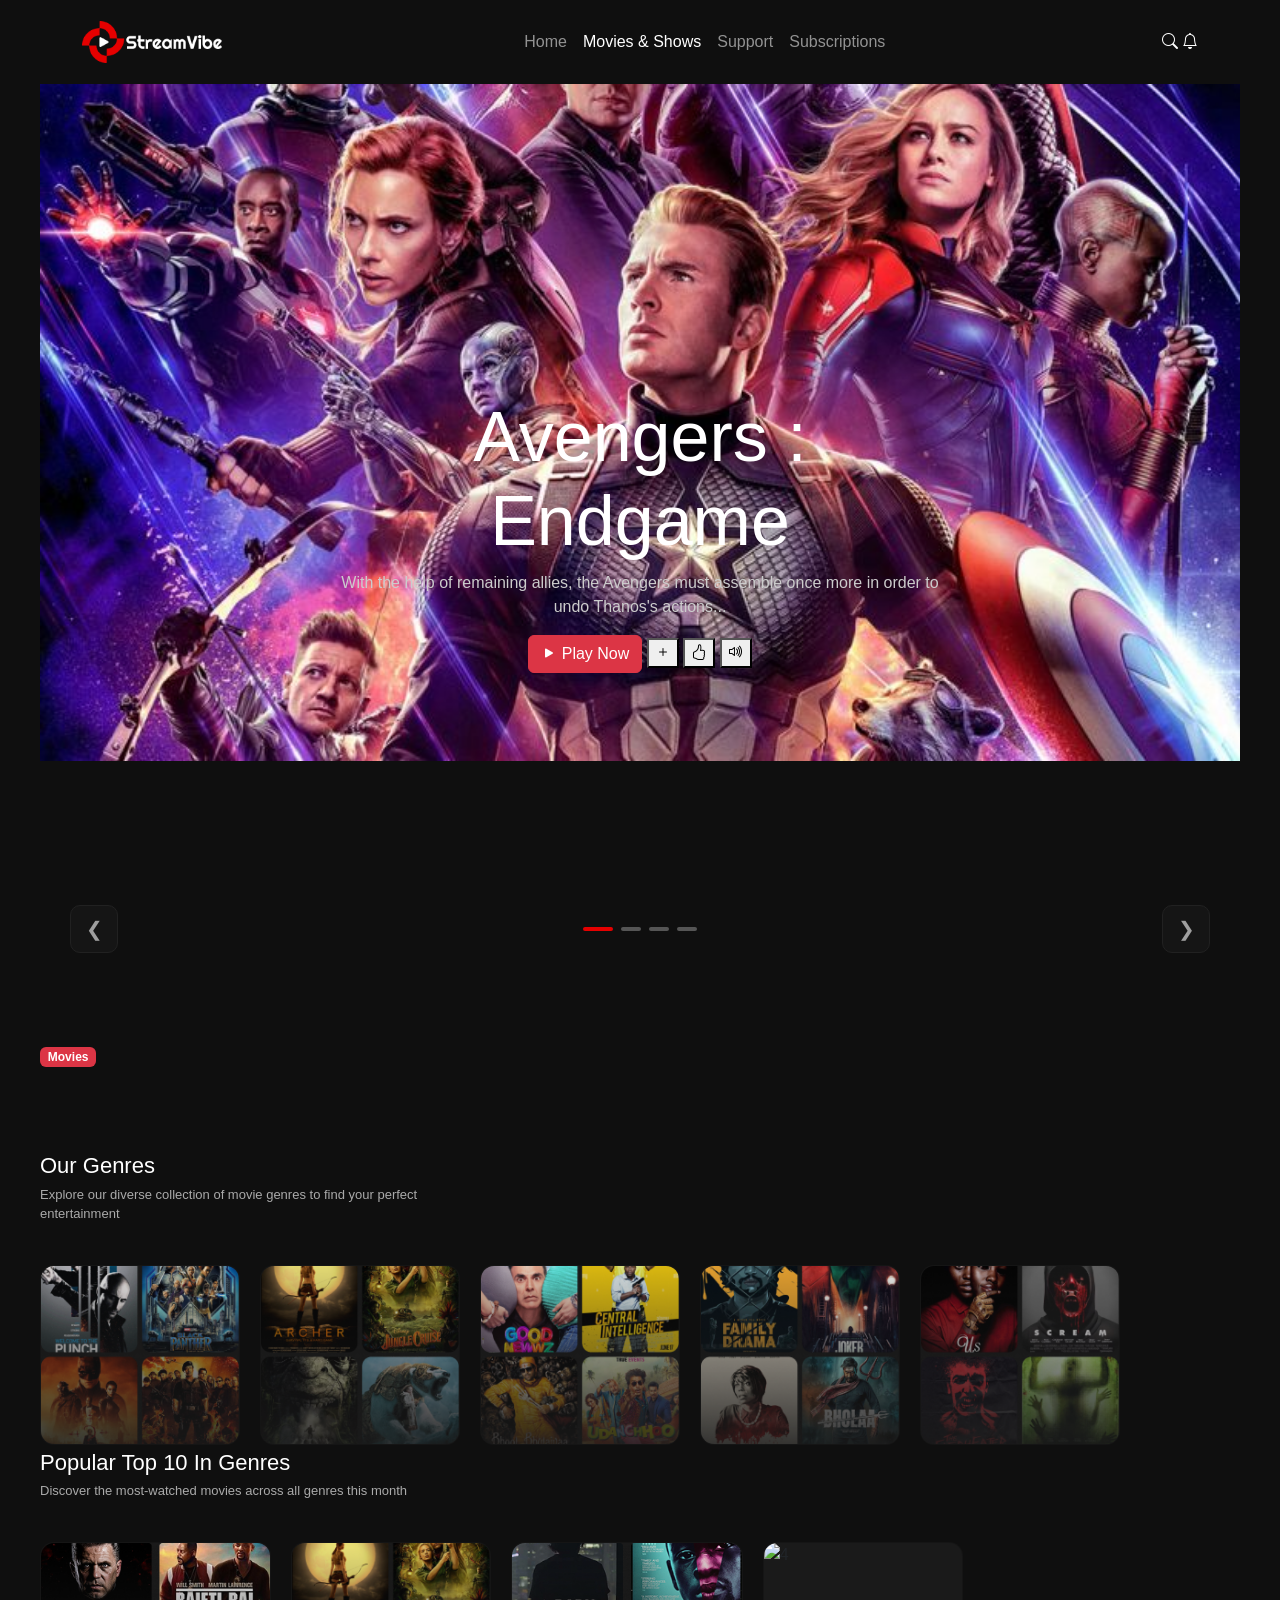
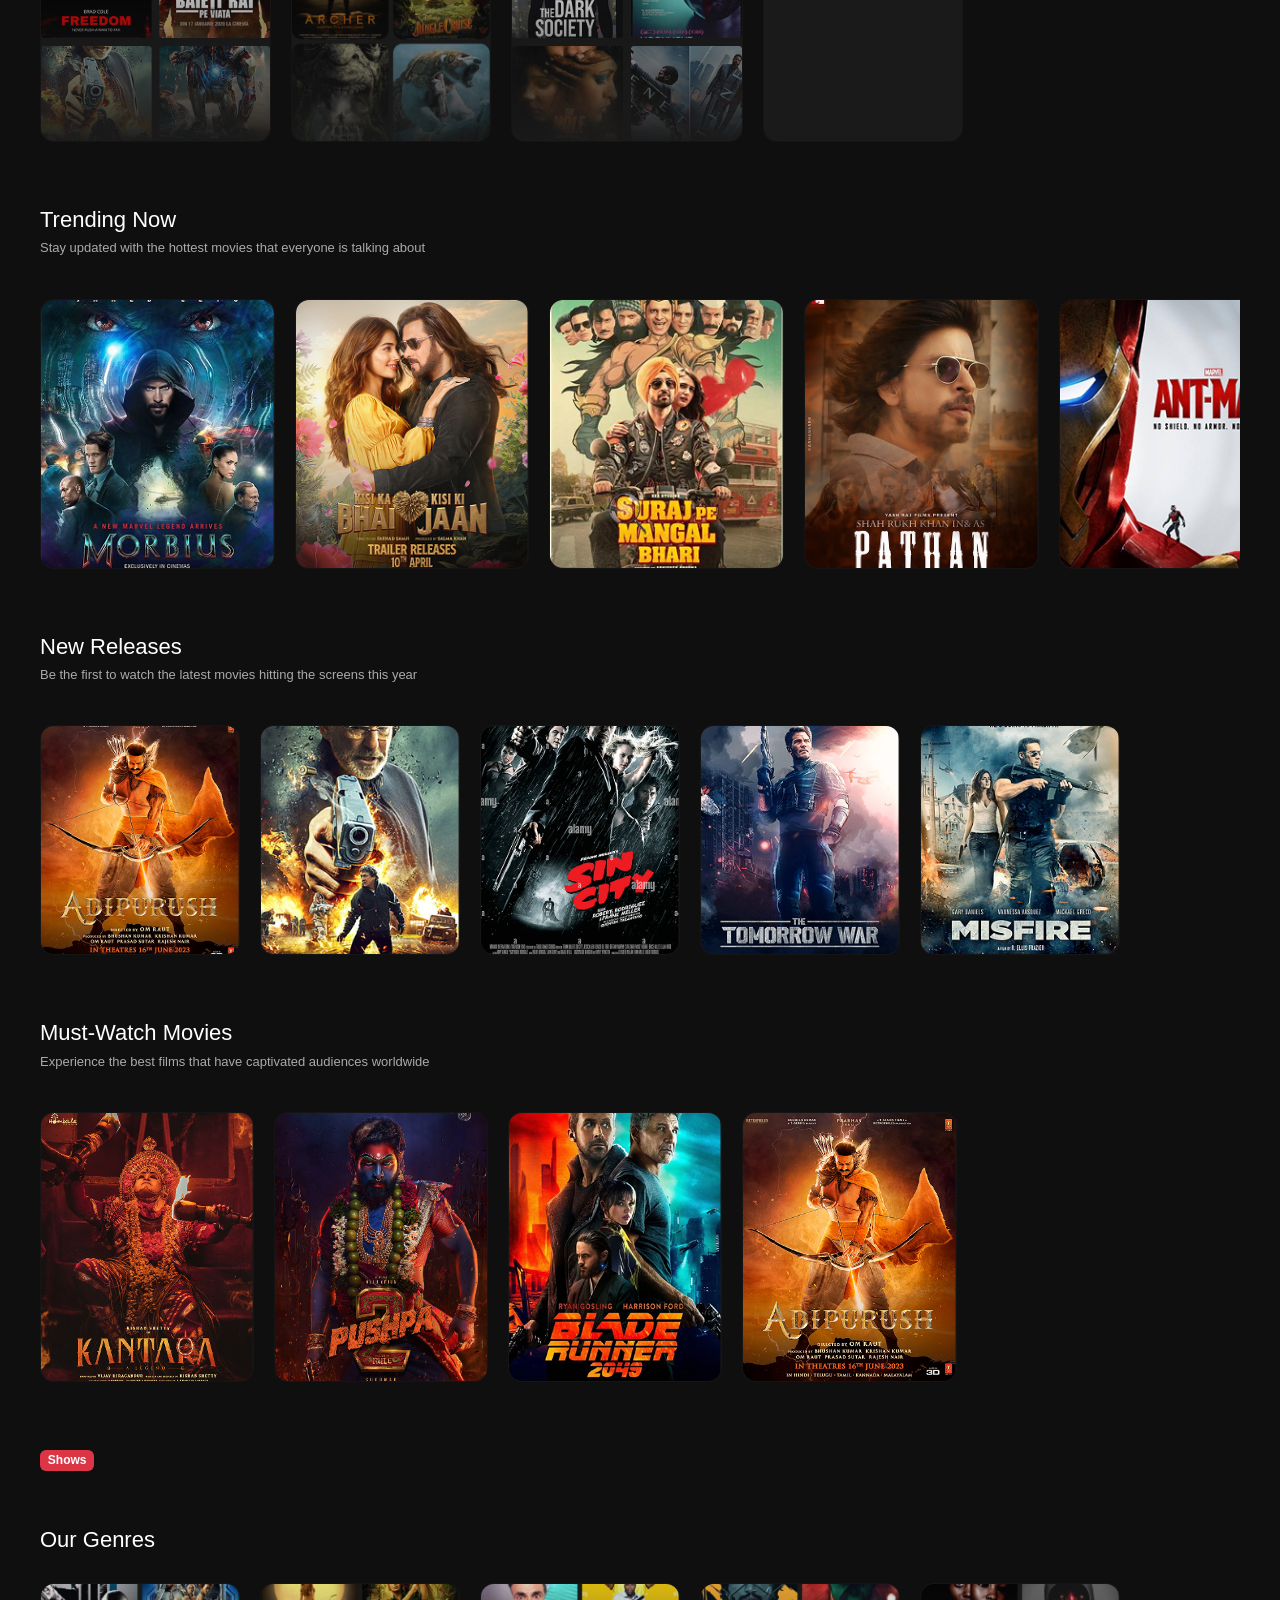
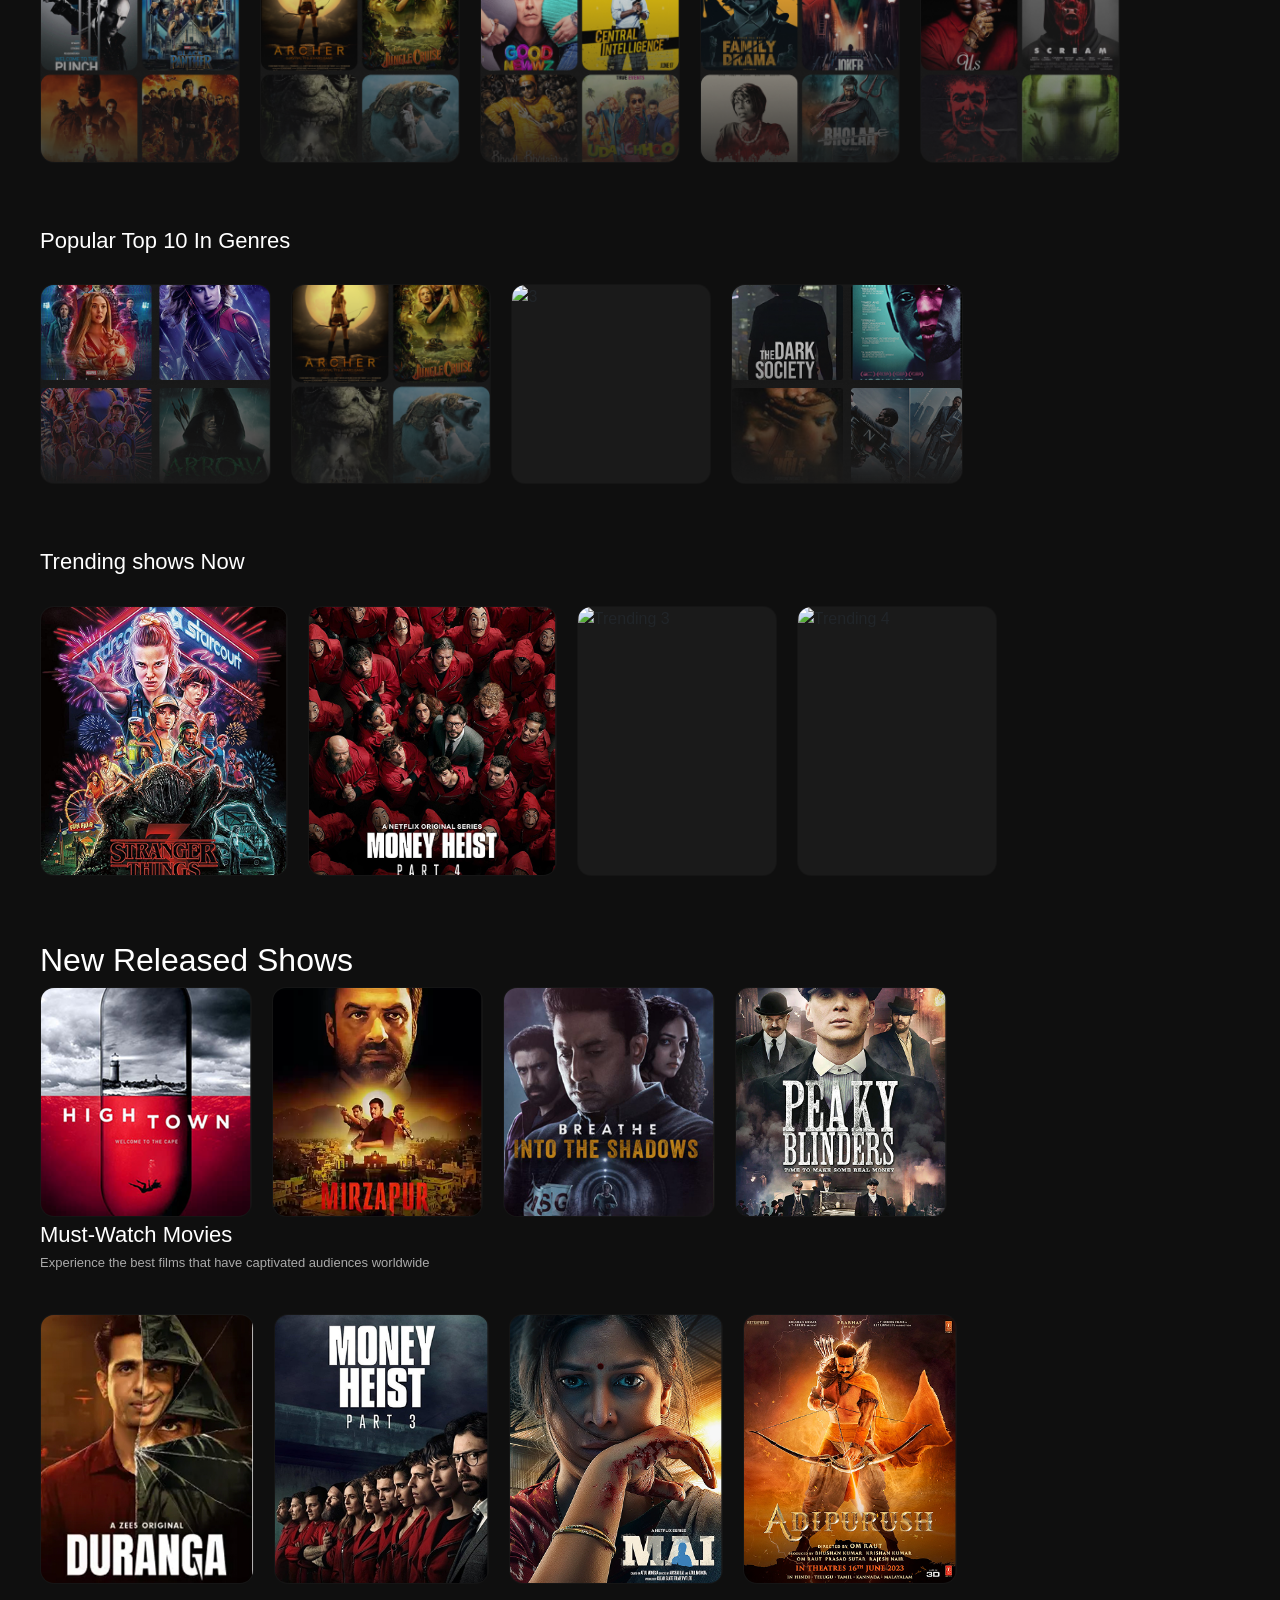
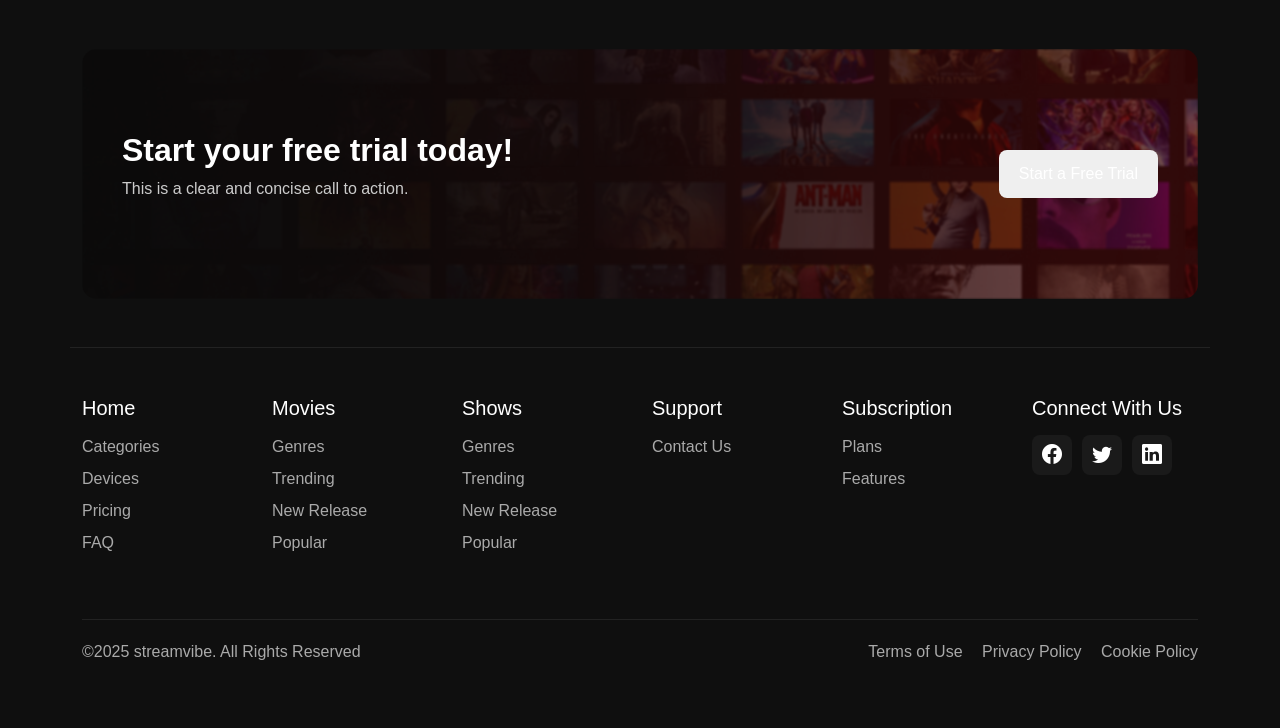
==== code/movie.html @ f16444f5 "final" ====
<!DOCTYPE html>
<html lang="en">
<head>
<meta charset="UTF-8">
<meta name="viewport" content="width=device-width, initial-scale=1.0">
<title>Movies</title>

<link href="https://cdn.jsdelivr.net/npm/bootstrap@5.3.0/dist/css/bootstrap.min.css" rel="stylesheet">
<link rel="stylesheet" href="https://cdn.jsdelivr.net/npm/bootstrap-icons@1.11.3/font/bootstrap-icons.css">
<link rel="stylesheet" href="https://cdnjs.cloudflare.com/ajax/libs/font-awesome/6.5.0/css/all.min.css">

<link rel="stylesheet" href="../code/style.css">
<link rel="stylesheet" href="../code/movies.css">
<!-- <link rel="stylesheet" href="../code/movies&showes.css"> -->

</head>

<body>


<nav class="navbar navbar-expand-lg navbar-dark px-4 py-3">
  <div class="container">

    <a class="navbar-brand" href="#">
      <img src="../images/Logo.png" class="logo">
    </a>

    <div class="collapse navbar-collapse justify-content-center">
      <ul class="navbar-nav nav-box">
        <li class="nav-item"><a class="nav-link" href="../index.html">Home</a></li>
        <li class="nav-item"><a class="nav-link active"">Movies & Shows</a></li>
        <li class="nav-item"><a class="nav-link" href="../code/support.html">Support</a></li>
        <li class="nav-item"><a class="nav-link" href="../code/subscription.html">Subscriptions</a></li>
      </ul>
    </div>

    <div class="icons">
      <i class="bi bi-search"></i>
      <i class="bi bi-bell"></i>
    </div>

  </div>
</nav>


<section class="hero">
    <img src="../images/db21254b02aad8dff901b2ed9af793040b85b0dd.png" class="hero-img">

    <div class="overlay"></div>

    <div class="hero-content">
        <h1>Avengers : Endgame</h1>

        <p>
            With the help of remaining allies, the Avengers must assemble once more in order to undo Thanos's actions...
        </p>

        <div class="hero-buttons">
            <button class="btn btn-danger play-btn">
                <i class="bi bi-play-fill"></i> Play Now
            </button>

            <button class="icon-btn"><i class="bi bi-plus"></i></button>
            <button class="icon-btn"><i class="bi bi-hand-thumbs-up"></i></button>
            <button class="icon-btn"><i class="bi bi-volume-up"></i></button>
        </div>
    </div> 

    <div class="slider-controls">
        <button class="arrow prev">&#10094;</button>

        <div class="indicators">
            <span class="active"></span>
            <span></span>
            <span></span>
            <span></span>
        </div>

        <button class="arrow next">&#10095;</button>
    </div>

</section>

<section>
    <div>
    <span class="badge bg-danger mb-2">Movies</span>
    <div class="section-head d-flex justify-content-between align-items-center">
  
  <div>
    <h2></h2>
   
  </div>

</div>
  <div class="d-flex justify-content-between align-items-center mb-5 flex-wrap gap-3"></div>

<div class="section-head">
    <div>
        <h2>Our Genres</h2>
        <p>Explore our diverse collection of movie genres to find your perfect entertainment</p>
    </div>
</div>

<div class="cards-row movies-genres genre-grid">

  
    <a href="../code/movies&showes.html" target="_blank">
        <article class="card square-card">
            <img class="poster" src="../images/action.png" alt="Action">
            <div class="card-body">
                <h4 class="card-title">Action</h4>
            </div>
        </article>
    </a>

    <a href="../code/shows.html" target="_blank">
    <article class="card square-card">
        <img class="poster" src="../images/adventure.png" alt="Adventure">
        <div class="card-body">
            <h4 class="card-title">Adventure</h4>
        </div>
    </article>
    </a>


    <article class="card square-card">
        <img class="poster" src="../images/comedy.png" alt="Comedy">
        <div class="card-body">
            <h4 class="card-title">Comedy</h4>
        </div>
    </article>

    <article class="card square-card">
        <img class="poster" src="../images/drama.png" alt="Drama">
        <div class="card-body">
            <h4 class="card-title">Drama</h4>
        </div>
    </article>

    <article class="card square-card">
        <img class="poster" src="../images/horror.png" alt="Horror">
        <div class="card-body">
            <h4 class="card-title">Horror</h4>
        </div>
    </article>

</div>
        <section>
            <div class="section-head">
                <div>
                    <h2>Popular Top 10 In Genres</h2>
                    <p>Discover the most-watched movies across all genres this month</p>
                </div>
            </div>
            <div class="cards-row movies-top10 genre-grid">
                <article class="card square-card"><img class="poster" src="../images/action2.png" alt="1">
                    <div class="card-body">
                        <h4 class="card-title">Action</h4><span class="tag">Top 10 in</span>
                    </div>
                </article>
                <article class="card square-card"><img class="poster" src="../images/adventure.png" alt="2">
                    <div class="card-body">
                        <h4 class="card-title">Adventure</h4><span class="tag">TOP10IN</span>
                    </div>
                </article>
                <article class="card square-card"><img class="poster" src="../images/comedy2.png" alt="3">
                    <div class="card-body">
                        <h4 class="card-title">Comedy</h4><span class="tag">Top 10 in</span>
                    </div>
                </article>
                <article class="card square-card"><img class="poster" src="../images/drama2.png" alt="4">
                    <div class="card-body">
                        <h4 class="card-title">Drama</h4><span class="tag">top10in</span>
                    </div>
                </article>
               
            </div>
        </section>

        <section>
            <div class="section-head">
                <div>
                    <h2>Trending Now</h2>
                    <p>Stay updated with the hottest movies that everyone is talking about</p>
                </div>
            </div>
            <div class="cards-row movies-trending genre-grid">
                <article class="card">
                    <img class="poster" src="../images/t1.png" alt="Trending 1">
                    <div class="card-body trending-info">
                        <span class="duration"><i class="fa-regular fa-clock"></i> 2.1h</span>
                        <span class="views">8.2k</span>
                    </div>
                </article>
                <article class="card">
                    <img class="poster" src="../images/t2.png" alt="Trending 2">
                    <div class="card-body trending-info">
                        <span class="duration"><i class="fa-regular fa-clock"></i> 1.8h</span>
                        <span class="views">6.5k</span>
                    </div>
                </article>
                <article class="card">
                    <img class="poster" src="../images/t3.png" alt="Trending 3">
                    <div class="card-body trending-info">
                        <span class="duration"><i class="fa-regular fa-clock"></i> 2.5h</span>
                        <span class="views">9.1k</span>
                    </div>
                </article>
                <article class="card">
                    <img class="poster" src="../images/t4.png" alt="Trending 4">
                    <div class="card-body trending-info">
                        <span class="duration"><i class="fa-regular fa-clock"></i> 1.9h</span>
                        <span class="views">7.3k</span>
                    </div>
                </article>
                <article class="card">
                    <img class="poster" src="../images/t5.png" alt="Trending 5">
                    <div class="card-body trending-info">
                        <span class="duration"><i class="fa-regular fa-clock"></i> 2.8h</span>
                        <span class="views">5.8k</span>
                    </div>
                </article>
            </div>
        </section>

        <section>
            <div class="section-head">
                <div>
                    <h2>New Releases</h2>
                    <p>Be the first to watch the latest movies hitting the screens this year</p>
                </div>
            </div>
            <div class="cards-row movies-releases genre-grid">
                <article class="card square-card">
                    <img class="poster" src="../images/r1.png" alt="New 1">
                    <div class="card-body release-info">
                        <span class="release-date">Jan 2026</span>
                    </div>
                </article>
                <article class="card square-card">
                    <img class="poster" src="../images/r2.png" alt="New 2">
                    <div class="card-body release-info">
                        <span class="release-date">Feb 2026</span>
                    </div>
                </article>
                <article class="card square-card">
                    <img class="poster" src="../images/r3.png" alt="New 3">
                    <div class="card-body release-info">
                        <span class="release-date">Mar 2026</span>
                    </div>
                </article>
                <article class="card square-card">
                    <img class="poster" src="../images/r4.png" alt="New 4">
                    <div class="card-body release-info">
                        <span class="release-date">Apr 2026</span>
                    </div>
                </article>
                <article class="card square-card">
                    <img class="poster" src="../images/r5.png" alt="New 5">
                    <div class="card-body release-info">
                        <span class="release-date">May 2026</span>
                    </div>
                </article>
            </div>
        </section>

        <section>
            <div class="section-head">
                <div>
                    <h2>Must-Watch Movies</h2>
                    <p>Experience the best films that have captivated audiences worldwide</p>
                </div>
            </div>
            <div class="cards-row movies-mustwatch genre-grid">
                <article class="card square-card">
                    <img class="poster" src="../images/m1.png" alt="Must 1">
                    <div class="card-body mustwatch-info">
                        <span class="duration"><i class="fa-regular fa-clock"></i> 2.3h</span>
                        <span class="stars">
                            <i class="fa-solid fa-star"></i>
                            <i class="fa-solid fa-star"></i>
                            <i class="fa-solid fa-star"></i>
                            <i class="fa-regular fa-star"></i>
                            <i class="fa-regular fa-star"></i>
                        </span>
                        <span class="views">7.6k</span>
                    </div>
                </article>
                <article class="card square-card">
                    <img class="poster" src="../images/m2.png" alt="Must 2">
                    <div class="card-body mustwatch-info">
                        <span class="duration"><i class="fa-regular fa-clock"></i> 1.9h</span>
                        <span class="stars">
                            <i class="fa-solid fa-star"></i>
                            <i class="fa-solid fa-star"></i>
                            <i class="fa-regular fa-star"></i>
                            <i class="fa-regular fa-star"></i>
                            <i class="fa-regular fa-star"></i>
                        </span>
                        <span class="views">4.2k</span>
                    </div>
                </article>
                <article class="card square-card">
                    <img class="poster" src="../images/m4.png" alt="Must 3">
                    <div class="card-body mustwatch-info">
                        <span class="duration"><i class="fa-regular fa-clock"></i> 2.7h</span>
                        <span class="stars">
                            <i class="fa-solid fa-star"></i>
                            <i class="fa-solid fa-star"></i>
                            <i class="fa-solid fa-star"></i>
                            <i class="fa-solid fa-star"></i>
                            <i class="fa-regular fa-star"></i>
                        </span>
                        <span class="views">8.9k</span>
                    </div>
                </article>
                <article class="card square-card">
                    <img class="poster" src="../images/m5.png" alt="Must 4">
                    <div class="card-body mustwatch-info">
                        <span class="duration"><i class="fa-regular fa-clock"></i> 2.1h</span>
                        <span class="stars">
                            <i class="fa-solid fa-star"></i>
                            <i class="fa-solid fa-star"></i>
                            <i class="fa-solid fa-star"></i>
                            <i class="fa-solid fa-star"></i>
                            <i class="fa-solid fa-star"></i>
                        </span>
                        <span class="views">6.3k</span>
                    </div>
                </article>
            </div>
        </section>

 <span class="badge bg-danger mb-2">Shows</span>
        <div class="d-flex justify-content-between align-items-center mb-5 flex-wrap gap-3"></div>

            <div class="section-head">
                <div>
                    <h2>Our Genres</h2>
                    
                </div>
            </div>
            <div class="cards-row movies-genres genre-grid">
                <article class="card square-card"><img class="poster" src="../images/action.png" alt="Action">
                    <div class="card-body">
                        <h4 class="card-title">Action</h4>
                    </div>
                </article>
                <article class="card square-card"><img class="poster" src="../images/adventure.png" alt="Adventure">
                    <div class="card-body">
                        <h4 class="card-title">Adventure</h4>
                    </div>
                </article>
                <article class="card square-card"><img class="poster" src="../images/comedy.png" alt="Comedy">
                    <div class="card-body">
                        <h4 class="card-title">Comedy</h4>
                    </div>
                </article>
                <article class="card square-card"><img class="poster" src="../images/drama.png" alt="Drama">
                    <div class="card-body">
                        <h4 class="card-title">Drama</h4>
                    </div>
                </article>
                <article class="card square-card"><img class="poster" src="../images/horror.png" alt="Horror">
                    <div class="card-body">
                        <h4 class="card-title">Horror</h4>
                    </div>
                </article>
            </div>
        </section>
          <section>
            <div class="section-head">
                <div>
                    <h2>Popular Top 10 In Genres</h2>
                     
                </div>
            </div>
            <div class="cards-row movies-top10 genre-grid">
                <article class="card square-card"><img class="poster" src="../images/action shows.png" alt="1">
                    <div class="card-body">
                        <h4 class="card-title">Action</h4><span class="tag">Top 10 in</span>
                    </div>
                </article>
                <article class="card square-card"><img class="poster" src="../images/adventure.png" alt="2">
                    <div class="card-body">
                        <h4 class="card-title">Adventure</h4><span class="tag">TOP10IN</span>
                    </div>
                </article>
                <article class="card square-card"><img class="poster" src="../images/drama2.png" alt="3">
                    <div class="card-body">
                        <h4 class="card-title">Comedy</h4><span class="tag">Top 10 in</span>
                    </div>
                </article>
                <article class="card square-card"><img class="poster" src="../images/comedy2.png" alt="4">
                    <div class="card-body">
                        <h4 class="card-title">Drama</h4>
                        <span class="tag">top10in</span>
                    </div>
                </article>

               
            </div>
        </section>
           <section>
            <div class="section-head">
                <div>
                    <h2>Trending shows Now</h2>
                   
                </div>
            </div>
            <div class="cards-row movies-trending genre-grid">
                <article class="card">
                    <img class="poster" src="../images/Tshn.png" alt="Trending 1">
                    <div class="card-body trending-info">
                        <span class="duration"><i class="fa-regular fa-clock"></i>8h 20min</span>
                        <span class="views">4 Season</span>
                        
                        
                    </div>
                </article>
                <article class="card">
                    <img class="poster" src="../images/Tshn2.png" alt="Trending 2">
                    <div class="card-body trending-info">
                        <span class="duration"><i class="fa-regular fa-clock"></i>12h 23min</span>
                        <span class="views">5 Season</span>
                       
                    </div>
                </article>
                <article class="card">
                    <img class="poster" src="../images/Tshn3.png" alt="Trending 3">
                    <div class="card-body trending-info">
                        <span class="duration"><i class="fa-regular fa-clock"></i> 14h 30min</span>
                        <span class="views">3 Season</span>
                    </div>
                </article>
                <article class="card">
                    <img class="poster" src="../images/Tshn4.png" alt="Trending 4">
                    <div class="card-body trending-info">
                        <span class="duration"><i class="fa-regular fa-clock"></i>7h 40min</span>
                        <span class="views">2 Season</span>
                    </div>
                </article>
               
            </div>
        </section>
  <h2>New Released Shows</h2>
                     
                </div>
            </div>
            <div class="cards-row movies-releases genre-grid">
                <article class="card square-card">
                    <img class="poster" src="../images/nrs.png" alt="New 1">
                    <div class="card-body release-info">
                       <span class="duration"><i class="fa-regular fa-clock"></i>12h 23min</span>
                        <span class="views">5 Season</span>
                    </div>
                </article>
                <article class="card square-card">
                    <img class="poster" src="../images/nrs2.png" alt="New 2">
                    <div class="card-body release-info">
                        <span class="duration"><i class="fa-regular fa-clock"></i>7h 40min</span>
                        <span class="views">2 Season</span>
                    </div>
                </article>
                <article class="card square-card">
                    <img class="poster" src="../images/nrs3.png" alt="New 3">
                    <div class="card-body release-info">
                       <span class="duration"><i class="fa-regular fa-clock"></i>8h 20min</span>
                        <span class="views">4 Season</span>
                    </div>
                </article>
                <article class="card square-card">
                    <img class="poster" src="../images/nrs4.png" alt="New 4">
                    <div class="card-body release-info">
                        <span class="duration"><i class="fa-regular fa-clock"></i>10h 30min</span>
                        <span class="views">3 Season</span>
                    </div>
                </article>

                 
                     
               
            </div>
        </section>


          <section>
            <div class="section-head">
                <div>
                    <h2>Must-Watch Movies</h2>
                    <p>Experience the best films that have captivated audiences worldwide</p>
                </div>
            </div>
            <div class="cards-row movies-mustwatch genre-grid">
                <article class="card square-card">
                    <img class="poster" src="../images/mws.jpg" alt="Must 1">
                    <div class="card-body mustwatch-info">
                        <span class="duration"><i class="fa-regular fa-clock"></i> 2.3h</span>
                        <span class="stars">
                            <i class="fa-solid fa-star"></i>
                            <i class="fa-solid fa-star"></i>
                            <i class="fa-solid fa-star"></i>
                            <i class="fa-regular fa-star"></i>
                            <i class="fa-regular fa-star"></i>
                        </span>
                        <span class="views">7.6k</span>
                    </div>
                </article>
                <article class="card square-card">
                    <img class="poster" src="../images/mws2.png" alt="Must 2">
                    <div class="card-body mustwatch-info">
                        <span class="duration"><i class="fa-regular fa-clock"></i> 1.9h</span>
                        <span class="stars">
                            <i class="fa-solid fa-star"></i>
                            <i class="fa-solid fa-star"></i>
                            <i class="fa-regular fa-star"></i>
                            <i class="fa-regular fa-star"></i>
                            <i class="fa-regular fa-star"></i>
                        </span>
                        <span class="views">4.2k</span>
                    </div>
                </article>
                <article class="card square-card">
                    <img class="poster" src="../images/mws3.png" alt="Must 3">
                    <div class="card-body mustwatch-info">
                        <span class="duration"><i class="fa-regular fa-clock"></i> 2.7h</span>
                        <span class="stars">
                            <i class="fa-solid fa-star"></i>
                            <i class="fa-solid fa-star"></i>
                            <i class="fa-solid fa-star"></i>
                            <i class="fa-solid fa-star"></i>
                            <i class="fa-regular fa-star"></i>
                        </span>
                        <span class="views">8.9k</span>
                    </div>
                </article>
                <article class="card square-card">
                    <img class="poster" src="../images/m5.png" alt="Must 4">
                    <div class="card-body mustwatch-info">
                        <span class="duration"><i class="fa-regular fa-clock"></i> 2.1h</span>
                        <span class="stars">
                            <i class="fa-solid fa-star"></i>
                            <i class="fa-solid fa-star"></i>
                            <i class="fa-solid fa-star"></i>
                            <i class="fa-solid fa-star"></i>
                            <i class="fa-solid fa-star"></i>
                        </span>
                        <span class="views">6.3k</span>
                    </div>
                </article>
            </div>
        </section>
 

















<section class="cta container my-5">
    <div class="cta-box">

        <img src="../images/Background Images.png" class="cta-bg">

        <div class="cta-content d-flex justify-content-between align-items-center flex-wrap">
            <div>
                <h2>Start your free trial today!</h2>
                <p>This is a clear and concise call to action.</p>
            </div>

            <button class="cta-btn">Start a Free Trial</button>
        </div>

    </div>
</section>
 

   
<footer class="footer container py-5">

    <div class="row">

        <div class="col-md-2">
            <h5>Home</h5>
            <ul>
                <li>Categories</li>
                <li>Devices</li>
                <li>Pricing</li>
                <li>FAQ</li>
            </ul>
        </div>

        <div class="col-md-2">
            <h5>Movies</h5>
            <ul>
                <li>Genres</li>
                <li>Trending</li>
                <li>New Release</li>
                <li>Popular</li>
            </ul>
        </div>

        <div class="col-md-2">
            <h5>Shows</h5>
            <ul>
                <li>Genres</li>
                <li>Trending</li>
                <li>New Release</li>
                <li>Popular</li>
            </ul>
        </div>

        <div class="col-md-2">
            <h5>Support</h5>
            <ul>
                <li>Contact Us</li>
            </ul>
        </div>

        <div class="col-md-2">
            <h5>Subscription</h5>
            <ul>
                <li>Plans</li>
                <li>Features</li>
            </ul>
        </div>

        <div class="col-md-2">
            <h5>Connect With Us</h5>

           <div class="social">
  <a href="#"><i class="bi bi-facebook"></i></a>
  <a href="#"><i class="bi bi-twitter"></i></a>
  <a href="#"><i class="bi bi-linkedin"></i></a>
</div>
        </div>

    </div>

    
    <div class="footer-bottom d-flex justify-content-between mt-5 flex-wrap">
        <p>©2025 streamvibe. All Rights Reserved</p>

        <div>
            <span>Terms of Use</span>
            <span>Privacy Policy</span>
            <span>Cookie Policy</span>
        </div>
    </div>

</footer>


<link rel="stylesheet" href="https://cdnjs.cloudflare.com/ajax/libs/font-awesome/6.5.0/css/all.min.css">

<script src="https://cdn.jsdelivr.net/npm/bootstrap@5.3.8/dist/js/bootstrap.bundle.min.js"></script>
        
</body>
</html>
---- code/style.css ----
body {
    background-color: #0f0f0f;
    color: white;
    font-family: Arial, sans-serif;
}

.navbar-custom {
    position: absolute;
    top: 20px;
    left: 50%;
    transform: translateX(-50%);
    width: 90%;
    z-index: 10;

    display: flex;
    justify-content: space-between;
    align-items: center;
}

.nav-left {
    display: flex;
    align-items: center;
}

.logo {
    width: 140px;
    margin-right: 10px;
}

.brand {
    font-size: 20px;
    font-weight: bold;
}

.nav-center{
    background: rgba(0,0,0,0.8);
    padding: 18px 35px;
    border-radius: 15px;
    border: 1px solid rgba(255,255,255,0.08);

    display: flex;
    align-items: center;
}

.nav-center a:hover,
.nav-center .active {
    color: white;
}

.nav-right i {
    margin-left: 15px;
    cursor: pointer;
}


.hero {
    position: relative;
    text-align: center;
    height: 100vh;
    overflow: hidden;
}

.hero img {
    width: 100%;
    height: auto;   
    max-height: 1920px;
    object-fit: contain; 
}


.hero-content {
    position: absolute;
    top: 50%;
    left: 50%;
    transform: translate(-50%, -50%);
}

.hero-content h1 {
    font-size: 70px;
}

.hero-content p {
    color: #ccc;
}

.content {
    text-align: center;
    margin-top: 50px;
}

.content h1 {
    font-size: 30px;
}

.content p {
    color: #aaa;
    max-width: 600px;
    margin: auto;
}


.moview {
    display: flex;
    justify-content: center;
    gap: 20px;
    margin: 50px;
    flex-wrap: wrap;
}

.card-item {
    background-color: #1a1a1a;
    padding: 15px;
    border-radius: 12px;
    width: 180px;
    text-align: center;
    transition: 0.3s;
}

.card-item:hover {
    transform: translateY(-10px);
}

.card-item img {
    width: 100%;
    border-radius: 10px;
}


.title-row {
    display: flex;
    justify-content: space-between;
    align-items: center;
    margin-top: 10px;
}

.card-item h3 {
    font-size: 18px;
    margin: 0;
}


.arrow {
    font-size: 18px;
    opacity: 0.6;
    transition: 0.3s;
}

.card-item:hover .arrow {
    opacity: 1;
    transform: translateX(5px);
}

.device-card {
    background-color: #1a1a1a;
    padding: 25px;
    border-radius: 15px;
    text-align: left;
    height: 100%;
    transition: 0.3s;
    border: 1px solid #222;
}

.device-card:hover {
    transform: translateY(-8px);
    border-color: #ff0000;
}


.device-icon {
    font-size: 30px;
    margin-bottom: 15px;
}


.device-card h5 {
    margin-bottom: 10px;
    font-weight: bold;
}


.device-card p {
    color: #aaa;
    font-size: 14px;
}
.faq-top h2 {
    font-weight: 700;
}

.faq-top p {
    color: #aaa;
}


.ask-btn {
    background: linear-gradient(45deg, #ff2e2e, #ff5e5e);
    border: none;
    padding: 12px 20px;
    color: #fff;
    border-radius: 8px;
}


.accordion-item {
    background: transparent;
    border: none;
    margin-bottom: 15px;
    position: relative;
}

.accordion-item::after {
    content: "";
    position: absolute;
    bottom: 0;
    left: 60px;
    width: 100%;
    height: 1px;
    background: linear-gradient(to right, transparent, red, transparent);
}


.accordion-button {
    background: transparent;
    color: #fff;
    box-shadow: none;
    padding: 20px;
    display: flex;
    align-items: center;
    gap: 15px;
}


.accordion-button::after {
    content: "+";
    font-size: 22px;
    color: #fff;
    transform: none;
}


.accordion-button:not(.collapsed)::after {
    content: "-";
}


.num {
    background: #1a1a1a;
    padding: 10px 14px;
    border-radius: 8px;
    font-weight: bold;
    color: #ccc;
}

.accordion-body {
    color: #bbb;
    padding-left: 75px;
}


.accordion-button:hover {
    color: #ff3c3c;
}


.accordion-button:not(.collapsed) {
    background: transparent;
    color: #fff;
}
.pricing {
    color: #fff;
}

.pricing h2 {
    font-weight: 700;
}

.pricing p {
    color: #aaa;
}


.toggle {
    background: #111;
    padding: 5px;
    border-radius: 10px;
    display: flex;
    gap: 5px;
}

.toggle span {
    padding: 8px 15px;
    border-radius: 8px;
    color: #aaa;
    cursor: pointer;
}

.toggle .active {
    background: #222;
    color: #fff;
}

.plan-card {
    background: #151515;
    padding: 25px;
    border-radius: 15px;
    transition: 0.3s;
    border: 1px solid transparent;
}

.plan-card:hover {
    border: 1px solid #ff3c3c;
    transform: translateY(-5px);
}

.plan-card h4 {
    font-weight: 600;
}


.plan-card h2 {
    margin: 20px 0;
    font-size: 30px;
}

.plan-card h2 span {
    font-size: 14px;
    color: #999999;
}


.buttons {
    display: flex;
    gap: 10px;
}

.trial {
    background: #222;
    border: none;
    color: #fff;
    padding: 10px;
    border-radius: 8px;
    width: 100%;
}

.choose {
    border: none;
    color: #fff;
    padding: 10px;
    border-radius: 8px;
    width: 100%;
}

.choose.active {
    background: linear-gradient(#E50000,#E50000, #E50000);
}
.cta-box {
    position: relative;
    border-radius: 15px;
    overflow: hidden;
}

.cta-bg {
    width: 100%;
    height: 250px;
    object-fit: cover;
    filter: brightness(0.7) blur(1px);
}

.cta-box::after {
    content: "";
    position: absolute;
    inset: 0;
    background: linear-gradient(
        to right,
        #0F0F0F 20%,
    #220E0EE8 50%,

    );
}

.cta-content {
    position: absolute;
    inset: 0;
    padding: 40px;
    z-index: 2;
    color: #fff;
}

.cta-content h2 {
    font-weight: bold;
}

.cta-content p {
    color: #ccc;
}

.cta-btn {
    background: linear-gradient(45deg, #E50000 );
    background: linear-gradient(45deg, #E50000 );
    border: none;
    padding: 12px 20px;
    border-radius: 8px;
    color: #fff;
}


.footer {
    border-top: 1px solid #222;
    color: #fff;
}


.footer h5 {
    margin-bottom: 15px;
}

.footer ul {
    list-style: none;
    padding: 0;
}

.footer ul li {
    color: #aaa;
    margin-bottom: 8px;
    cursor: pointer;
    transition: 0.3s;
}

.footer ul li:hover {
    color: #ff3c3c;
}

.social {
    display: flex;
    gap: 10px;
    margin-top: 10px;
}

.social a {
    width: 40px;
    height: 40px;
    background: #1a1a1a;
    display: flex;
    align-items: center;
    justify-content: center;
    border-radius: 8px;
    color: #fff;
    text-decoration: none;
    transition: 0.3s;
}


.social i {
    font-size: 16px;
}


.social a:hover {
    background: #ff3c3c;
    transform: translateY(-4px);
    box-shadow: 0 0 12px rgba(255,0,0,0.6);
}

.footer-bottom {
    border-top: 1px solid #222;
    padding-top: 20px;
    color: #aaa;
}

.footer-bottom span {
    margin-left: 15px;
    cursor: pointer;
    transition: 0.3s;
}

.footer-bottom span:hover {
    color: #ff3c3c;
}
.social i {
  font-size: 20px;
  color: white;
  margin: 0 10px;
}
---- code/movies.css ----
body{
    background:#0f0f0f;
    color:white;
    font-family: Arial, sans-serif;
    padding:0 40px;
}


section{
    margin-bottom:60px;
}


.section-head{
    display:flex;
    justify-content:space-between;
    align-items:center;
    margin-bottom:25px;
    gap:20px;
}

.section-head h2{
    font-size:22px;
    margin-bottom:5px;
}

.top-text{
    color:#e50914;
    font-weight:600;
}

.genre-text{
    color:#fff;
    font-weight:600;
}

.section-head p{
    font-size:13px;
    color:#aaaaaa;
    max-width:400px;
}
.hero{
    position: relative;
}

.slider-controls{
    position: absolute;
    left: 0;
    right: 0;
    bottom: 30px;
    height: 50px;
    z-index: 100;
}

.arrow{
    position: absolute;
    top: 50%;
    transform: translateY(-50%);
    width: 48px;
    height: 48px;
    border: 1px solid #2d2d2d;
    border-radius: 10px;
    background: #1a1a1a;
    color: white;
    font-size: 20px;
    cursor: pointer;
}

.prev{
    left: 30px;
}

.next{
    right: 30px;
}

.indicators{
    position: absolute;
    left: 50%;
    top: 50%;
    transform: translate(-50%, -50%);
    display: flex;
    gap: 8px;
}
.indicators{
    position: absolute;
    left: 50%;
    top: 50%;
    transform: translate(-50%, -50%);
    display: flex;
    align-items: center;
    gap: 8px;
}

.indicators span{
    width: 20px;
    height: 4px;
    background: #555;
    border-radius: 20px;
}

.indicators .active{
    width: 30px;
    background: #e50000;
}

.genre-grid{
    display:flex;
    gap:20px;
    overflow-x:auto;
    scroll-behavior:smooth;
    padding-bottom:5px;
}

.genre-grid::-webkit-scrollbar{
    display:none;
}


.card{
    min-width:200px;
    background:#1a1a1a;
    border-radius:14px;
    overflow:hidden;
    position:relative;
    flex-shrink:0;
    transition:0.3s;
}


.card::before{
    content:"";
    position:absolute;
    inset:0;
    background:linear-gradient(to top, rgba(0,0,0,0.9), transparent);
    opacity:0;
    transition:0.3s;
}

.card:hover{
    transform:scale(1.08);
    z-index:5;
}

.card:hover::before{
    opacity:1;
}

.card:hover .poster{
    transform:scale(1.1);
    filter:brightness(0.6);
}


.poster{
    width:100%;
    height:100%;
    object-fit:cover;
    transition:0.4s;
}


.movies-genres .card{ height:180px; }
.movies-top10 .card{ height:200px; }
.movies-trending .card{ height:270px; }
.movies-releases .card{ height:230px; }
.movies-mustwatch .card{ height:270px; }


@media(max-width:768px){
    .card{ min-width:150px; }

    .movies-genres .card{ height:140px; }
    .movies-top10 .card{ height:160px; }
    .movies-trending .card{ height:220px; }
    .movies-releases .card{ height:180px; }
    .movies-mustwatch .card{ height:220px; }
}


.card-body{
    position:absolute;
    bottom:0;
    width:100%;
    padding:12px;
    opacity:0;
    transform:translateY(20px);
    transition:0.3s;
}

.card:hover .card-body{
    opacity:1;
    transform:translateY(0);
}


.card-title{
    font-size:14px;
    margin:0;
}


.tag{
    position:absolute;
    top:10px;
    left:10px;
    background:red;
    font-size:10px;
    padding:5px 8px;
    border-radius:5px;
    z-index:2;
}


.trending-info,
.mustwatch-info{
    display:flex;
    justify-content:space-between;
    align-items:center;
    font-size:12px;
}

.duration{
    display:flex;
    align-items:center;
    gap:5px;
}


.views{
    display:flex;
    align-items:center;
    gap:6px;
}


.stars{
    display:flex;
    gap:2px;
}

.stars i{
    color:#e50914;
    font-size:11px;
}


.release-date{
    font-size:12px;
}
.fade-up{
    opacity: 0;
    transform: translateY(40px);
    transition: 0.6s ease;
}

.fade-up.show {
    opacity: 1;
    transform: translateY(0);
}
a {
    text-decoration: none;
    color: inherit;
    display: block;
}
---- code/movies&showes.css ----
body {
  background: #0f0f0f;
  color: white;
  font-family: 'Segoe UI', sans-serif;
}

.navbar {
  background: #0b0b0b;
}

.logo {
  height: 35px;
}

.nav-box {
  background: #111;
  padding: 8px 20px;
  border-radius: 12px;
  gap: 10px;
}

.nav-link {
  color: #aaa !important;
  font-size: 14px;
}

.nav-link.active,
.nav-link:hover {
  color: #fff !important;
}

.icons i {
  margin-left: 15px;
  cursor: pointer;
  color: #fff;
}

.hero {
  position: relative;
  height: 80vh;
  border-radius: 20px;
  overflow: hidden;
  margin: 20px;
}

.hero-img {
  width: 100%;
  height: 100%;
  object-fit: cover;
}

.overlay {
  position: absolute;
  inset: 0;
  background: linear-gradient(to top, #000 10%, transparent 60%);
}

.hero-content {
  position: absolute;
  bottom: 40px;
  left: 50%;
  transform: translateX(-50%);
  max-width: 600px;
}

.hero-content h1 {
  font-size: 36px;
  font-weight: 600;
}

.hero-content p {
  color: #ccc;
  font-size: 14px;
}


.hero-buttons {
  margin-top: 15px;
}

.play-btn {
  background: #e50914;
  border: none;
  padding: 10px 20px;
}

.icon-btn {
  background: #1a1a1a;
  border: none;
  color: #fff;
  padding: 10px 12px;
  border-radius: 8px;
  margin-left: 8px;
}





  


@media (max-width: 768px) {

  .hero {
    height: 60vh;
    margin: 10px;
  }

  .hero-content {
    bottom: 20px;
    padding: 0 10px;
  }

  .hero-content h1 {
    font-size: 22px;
  }

  .hero-content p {
    font-size: 12px;
  }

  .nav-box {
    flex-direction: column;
    text-align: center;
  }

}


@media (max-width: 992px) {

  .hero {
    height: 70vh;
  }

}
.card-dark {
  background: #161616;
  padding: 20px;
  border-radius: 12px;
  border: 1px solid #222;
}

.card-dark span {
  color: #888;
  font-size: 13px;
}

.cast-slider {
  display: flex;
  gap: 12px;
  overflow-x: auto;
}

.cast-slider img {
  width: 65px;
  height: 65px;
  border-radius: 12px;
  object-fit: cover;
}

.cast-slider::-webkit-scrollbar {
  display: none;
}

.nav-btn {
  background: #1a1a1a;
  border: none;
  color: #fff;
  padding: 6px 10px;
  border-radius: 8px;
  margin-left: 5px;
}

.review-card {
  background: #0f0f0f;
  padding: 15px;
  border-radius: 10px;
}

.review-card span {
  font-size: 12px;
  color: #aaa;
}

.review-card p {
  font-size: 13px;
  color: #bbb;
  margin-top: 10px;
}

.stars {
  color: #e50914;
  font-size: 14px;
}

.tags {
  display: flex;
  gap: 8px;
  flex-wrap: wrap;
}

.tags span {
  background: #1a1a1a;
  padding: 5px 10px;
  border-radius: 8px;
  font-size: 12px;
}

.side-box p {
  margin-bottom: 15px;
}

.person {
  display: flex;
  gap: 10px;
  align-items: center;
  background: #111;
  padding: 10px;
  border-radius: 8px;
  margin-bottom: 10px;
}

.person img {
  width: 40px;
  height: 40px;
  border-radius: 8px;
}


@media (max-width: 360px) {

  .review-card {
    padding: 12px;
  }

  .cast-slider img {
    width: 50px;
    height: 50px;
  }

}
.social i {
  font-size: 20px;
  color: white;
  margin: 0 10px;
}
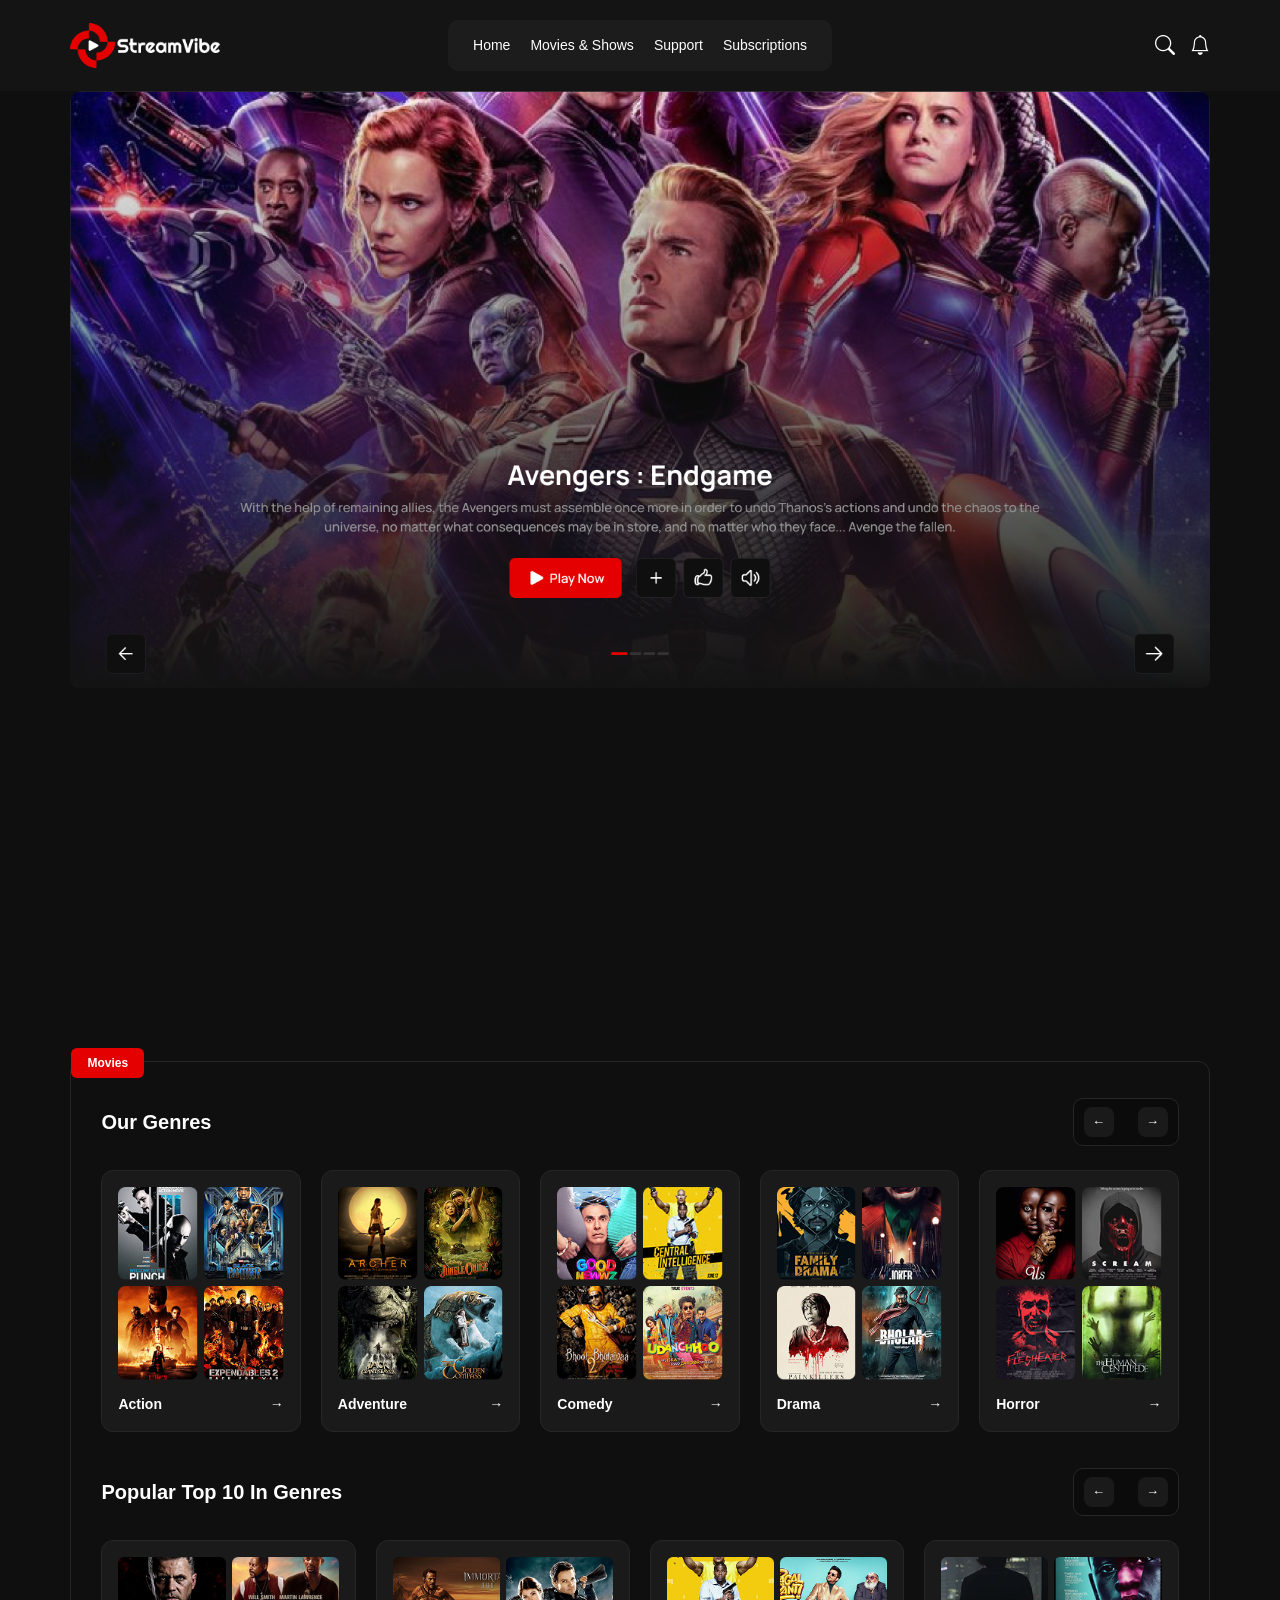
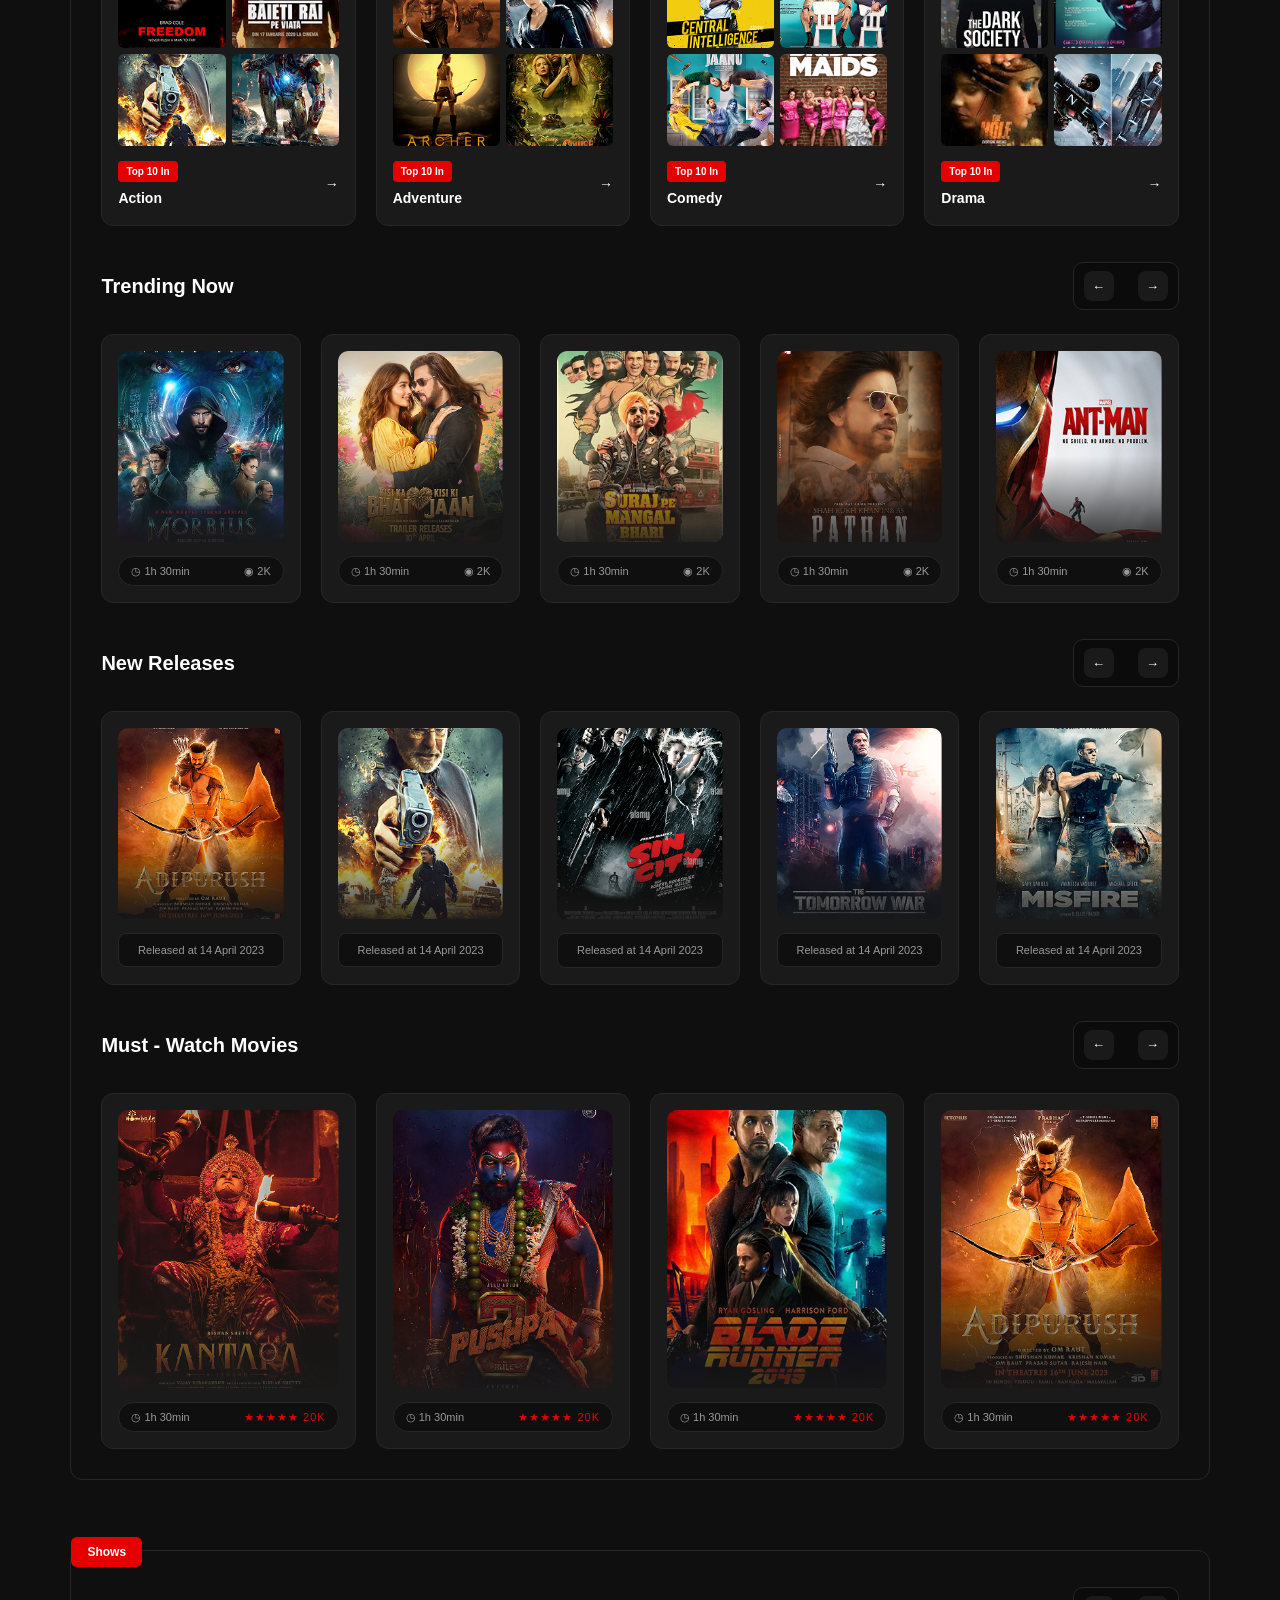
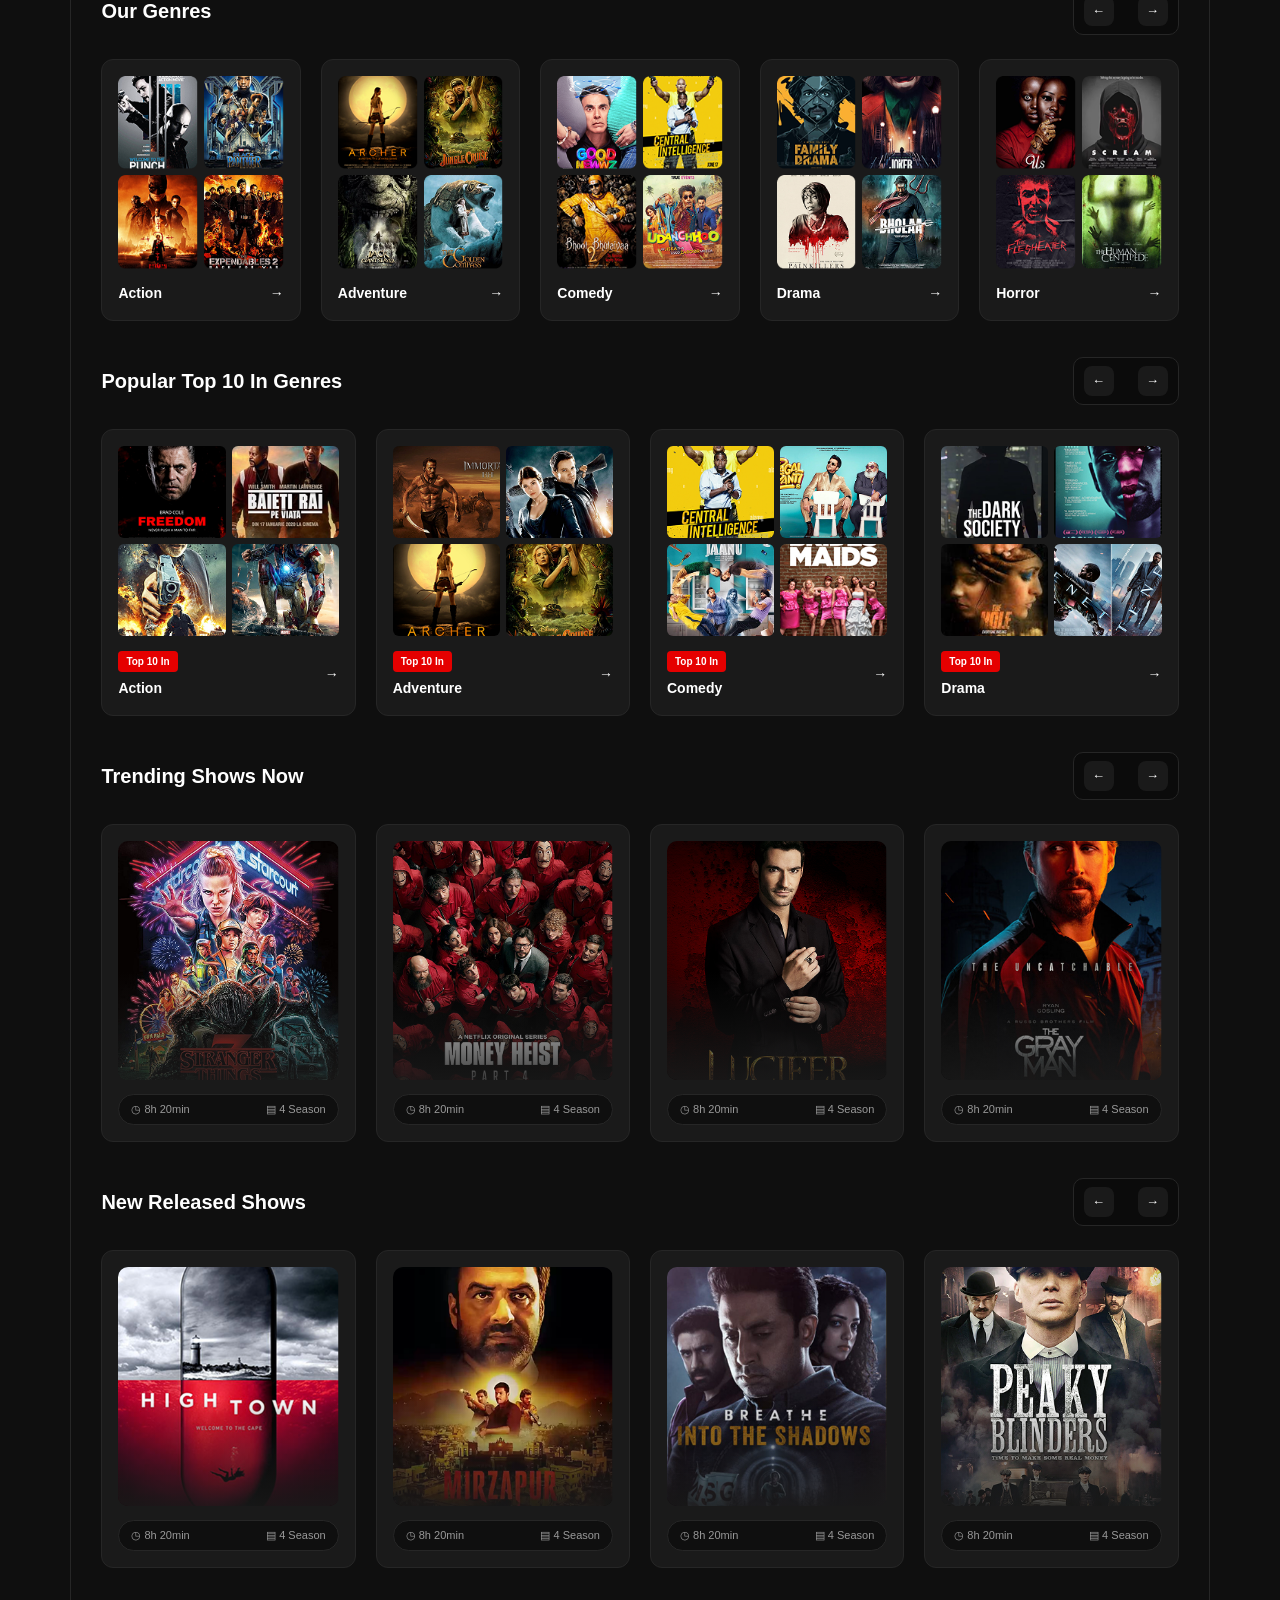
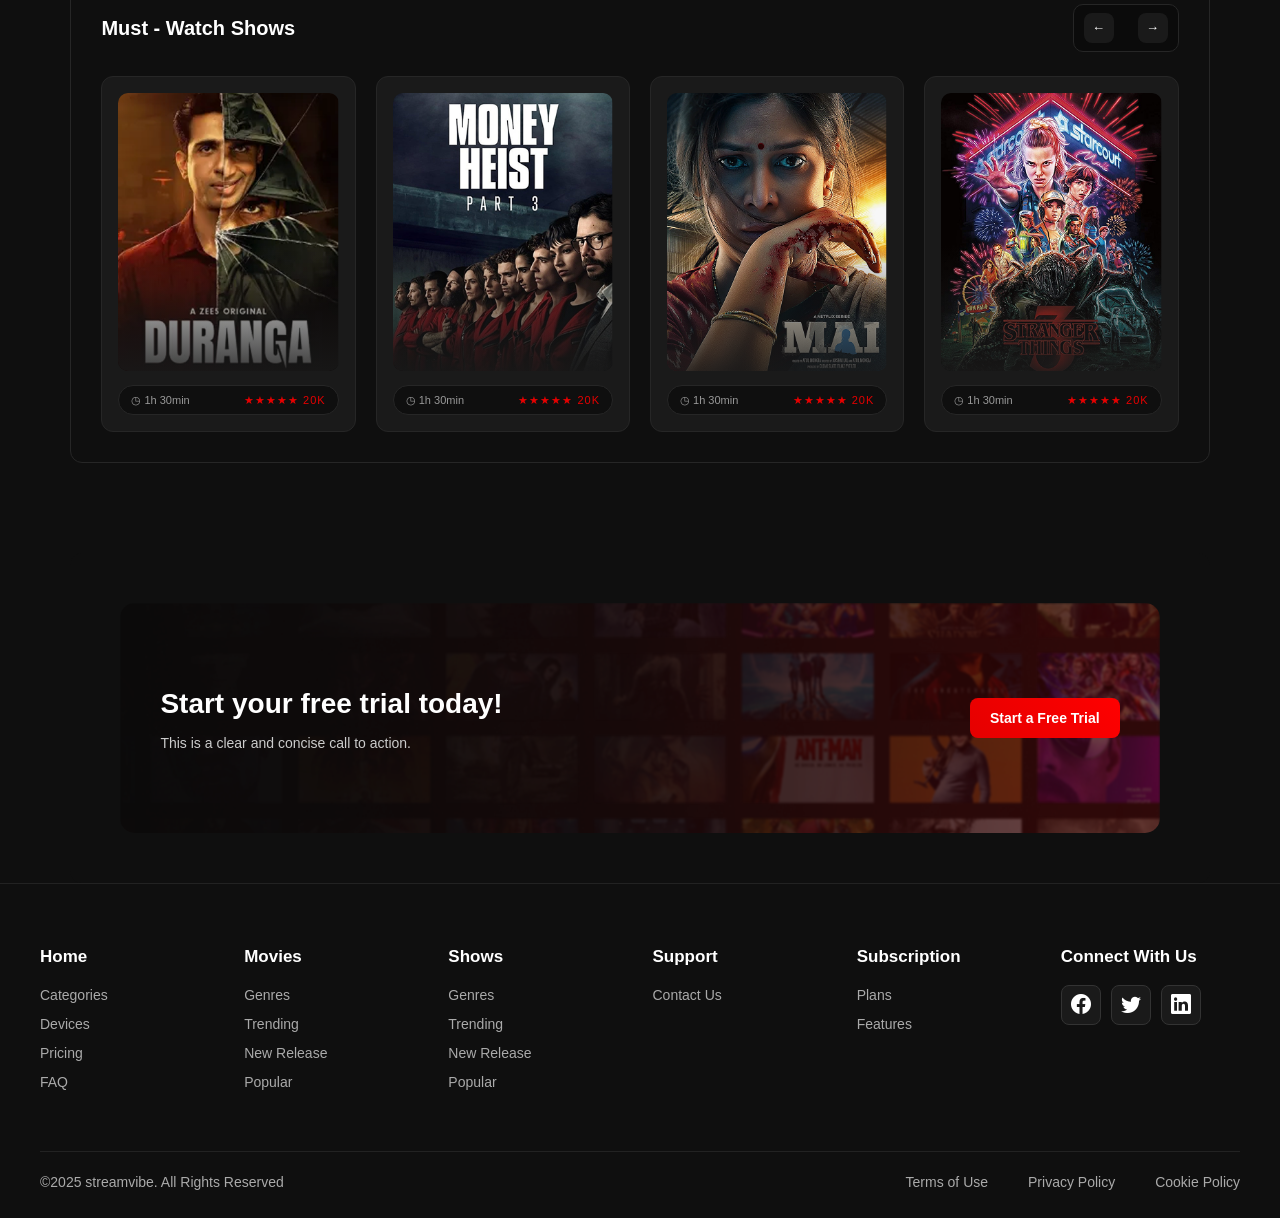
==== commit 5b508f0e: "final edit" ====
--- a/code/movie.html
+++ b/code/movie.html
@@ -1,573 +1,373 @@
 <!DOCTYPE html>
 <html lang="en">
+
 <head>
-<meta charset="UTF-8">
-<meta name="viewport" content="width=device-width, initial-scale=1.0">
-<title>Movies</title>
-
-<link href="https://cdn.jsdelivr.net/npm/bootstrap@5.3.0/dist/css/bootstrap.min.css" rel="stylesheet">
-<link rel="stylesheet" href="https://cdn.jsdelivr.net/npm/bootstrap-icons@1.11.3/font/bootstrap-icons.css">
-<link rel="stylesheet" href="https://cdnjs.cloudflare.com/ajax/libs/font-awesome/6.5.0/css/all.min.css">
-
-<link rel="stylesheet" href="../code/style.css">
-<link rel="stylesheet" href="../code/movies.css">
-<!-- <link rel="stylesheet" href="../code/movies&showes.css"> -->
+    <meta charset="UTF-8">
+    <meta name="viewport" content="width=device-width,initial-scale=1">
+    <title>Movies & Shows</title>
+    <link rel="preconnect" href="https://fonts.googleapis.com">
+    <link href="https://fonts.googleapis.com/css2?family=Manrope:wght@400;600;700;800&display=swap" rel="stylesheet">
+    <link rel="stylesheet" href="../code/movies.css">
+      <link rel="stylesheet" href="../code/style.css">
+      
+
+     
+<link rel="stylesheet" href="https://cdn.jsdelivr.net/npm/bootstrap-icons@1.11.3/font/bootstrap-icons.min.css">
 
 </head>
 
 <body>
-
-
-<nav class="navbar navbar-expand-lg navbar-dark px-4 py-3">
-  <div class="container">
-
-    <a class="navbar-brand" href="#">
-      <img src="../images/Logo.png" class="logo">
-    </a>
-
-    <div class="collapse navbar-collapse justify-content-center">
-      <ul class="navbar-nav nav-box">
-        <li class="nav-item"><a class="nav-link" href="../index.html">Home</a></li>
-        <li class="nav-item"><a class="nav-link active"">Movies & Shows</a></li>
-        <li class="nav-item"><a class="nav-link" href="../code/support.html">Support</a></li>
-        <li class="nav-item"><a class="nav-link" href="../code/subscription.html">Subscriptions</a></li>
-      </ul>
+   
+
+<nav class="site-navbar">
+
+    <div class="nav-inner">
+
+        <a href="#" class="brand">
+            <img src="../images/Logo.png" alt="StreamVibe">
+        </a>
+
+        <ul class="nav-links">
+            <li><a href="../index.html">Home</a></li>
+            <li><a href="../code/movie.html">Movies & Shows</a></li>
+            <li><a href="../code/support.html">Support</a></li>
+            <li><a href="../code/sub.html">Subscriptions</a></li>
+        </ul>
+
+        <div class="nav-icons">
+            <i class="bi bi-search"></i>
+            <i class="bi bi-bell"></i>
+        </div>
+
     </div>
 
-    <div class="icons">
-      <i class="bi bi-search"></i>
-      <i class="bi bi-bell"></i>
+</nav>
+
+
+
+<section class="hero">
+    <img src="../images2/hero.png" alt="movies">
+    <div class="hero-content">
     </div>
-
-  </div>
-</nav>
-
-
-<section class="hero">
-    <img src="../images/db21254b02aad8dff901b2ed9af793040b85b0dd.png" class="hero-img">
-
-    <div class="overlay"></div>
-
-    <div class="hero-content">
-        <h1>Avengers : Endgame</h1>
-
-        <p>
-            With the help of remaining allies, the Avengers must assemble once more in order to undo Thanos's actions...
-        </p>
-
-        <div class="hero-buttons">
-            <button class="btn btn-danger play-btn">
-                <i class="bi bi-play-fill"></i> Play Now
-            </button>
-
-            <button class="icon-btn"><i class="bi bi-plus"></i></button>
-            <button class="icon-btn"><i class="bi bi-hand-thumbs-up"></i></button>
-            <button class="icon-btn"><i class="bi bi-volume-up"></i></button>
-        </div>
-    </div> 
-
-    <div class="slider-controls">
-        <button class="arrow prev">&#10094;</button>
-
-        <div class="indicators">
-            <span class="active"></span>
-            <span></span>
-            <span></span>
-            <span></span>
-        </div>
-
-        <button class="arrow next">&#10095;</button>
-    </div>
-
 </section>
-
-<section>
-    <div>
-    <span class="badge bg-danger mb-2">Movies</span>
-    <div class="section-head d-flex justify-content-between align-items-center">
+    <main class="container"><span class="tag">Movies</span>
+        <section class="sec">
+            <div class="sec-head">
+                <h2>Our Genres</h2>
+                <div class="ctrl"><span>←</span>
+                    <div class="dots"><i></i><i class="on"></i><i></i><i></i></div><span>→</span>
+                </div>
+            </div>
+            <div class="grid g5">
+                
+                    <a href="../code/movies&showes.html" class="card">
+
+                    <div class="collage gen"><img src="../images2/im-0.png" alt=""><img src="../images2/im-1.png" alt=""><img
+                            src="../images2/im-2.png" alt=""><img src="../images2/im-3.png" alt=""></div>
+                    <div class="card-foot"><span>Action</span><span>→</span></div>
+                </a>
+                <a href="../code/shows.html" class="card">
+                    <div class="collage gen"><img src="../images2/im-4.png" alt=""><img src="../images2/im-5.png" alt=""><img
+                            src="../images2/im-6.png" alt=""><img src="../images2/im-7.png" alt=""></div>
+                    <div class="card-foot"><span>Adventure</span><span>→</span></div>
+                </a>
+                <div class="card">
+                    <div class="collage gen"><img src="../images2/im-8.png" alt=""><img src="../images2/im-9.png" alt=""><img
+                            src="../images2/im-10.png" alt=""><img src="../images2/im-11.png" alt=""></div>
+                    <div class="card-foot"><span>Comedy</span><span>→</span></div>
+                </div>
+                <div class="card">
+                    <div class="collage gen"><img src="../images2/im-12.png" alt=""><img src="../images2/im-13.png" alt=""><img
+                            src="../images2/im-14.png" alt=""><img src="../images2/im-15.png" alt=""></div>
+                    <div class="card-foot"><span>Drama</span><span>→</span></div>
+                </div>
+                <div class="card">
+                    <div class="collage gen"><img src="../images2/im-16.png" alt=""><img src="../images2/im-17.png" alt=""><img
+                            src="../images2/im-18.png" alt=""><img src="../images2/im-19.png" alt=""></div>
+                    <div class="card-foot"><span>Horror</span><span>→</span></div>
+                </div>
+            </div>
+        </section>
+        <section class="sec">
+            <div class="sec-head">
+                <h2>Popular Top 10 In Genres</h2>
+                <div class="ctrl"><span>←</span>
+                    <div class="dots"><i></i><i class="on"></i><i></i><i></i></div><span>→</span>
+                </div>
+            </div>
+            <div class="grid g4">
+                <div class="card">
+                    <div class="collage top"><img src="../images2/im-20.png" alt=""><img src="../images2/im-21.png" alt=""><img
+                            src="../images2/im-22.png" alt=""><img src="../images2/im-23.png" alt=""></div>
+                    <div class="card-foot">
+                        <div><span class="badge">Top 10 In</span><br>Action</div><span>→</span>
+                    </div>
+                </div>
+                <div class="card">
+                    <div class="collage top"><img src="../images2/im-24.png" alt=""><img src="../images2/im-25.png" alt=""><img
+                            src="../images2/im-26.png" alt=""><img src="../images2/im-27.png" alt=""></div>
+                    <div class="card-foot">
+                        <div><span class="badge">Top 10 In</span><br>Adventure</div><span>→</span>
+                    </div>
+                </div>
+                <div class="card">
+                    <div class="collage top"><img src="../images2/im-28.png" alt=""><img src="../images2/im-29.png" alt=""><img
+                            src="../images2/im-30.png" alt=""><img src="../images2/im-31.png" alt=""></div>
+                    <div class="card-foot">
+                        <div><span class="badge">Top 10 In</span><br>Comedy</div><span>→</span>
+                    </div>
+                </div>
+                <div class="card">
+                    <div class="collage top"><img src="../images2/im-32.png" alt=""><img src="../images2/im-33.png" alt=""><img
+                            src="../images2/im-34.png" alt=""><img src="../images2/im-35.png" alt=""></div>
+                    <div class="card-foot">
+                        <div><span class="badge">Top 10 In</span><br>Drama</div><span>→</span>
+                    </div>
+                </div>
+            </div>
+        </section>
+        <section class="sec">
+            <div class="sec-head">
+                <h2>Trending Now</h2>
+                <div class="ctrl"><span>←</span>
+                    <div class="dots"><i></i><i class="on"></i><i></i><i></i></div><span>→</span>
+                </div>
+            </div>
+            <div class="grid g5">
+                <div class="card">
+                    <div class="poster"><img src="../images2/im-36.png" alt="Morbius"></div>
+                    <div class="meta"><span>◷ 1h 30min</span><span>◉ 2K</span></div>
+                </div>
+                <div class="card">
+                    <div class="poster"><img src="../images2/im-37.png" alt="Bhaijaan"></div>
+                    <div class="meta"><span>◷ 1h 30min</span><span>◉ 2K</span></div>
+                </div>
+                <div class="card">
+                    <div class="poster"><img src="../images2/im-38.png" alt="Suraj Pe Mangal Bhari"></div>
+                    <div class="meta"><span>◷ 1h 30min</span><span>◉ 2K</span></div>
+                </div>
+                <div class="card">
+                    <div class="poster"><img src="../images2/im-39.png" alt="Pathaan"></div>
+                    <div class="meta"><span>◷ 1h 30min</span><span>◉ 2K</span></div>
+                </div>
+                <div class="card">
+                    <div class="poster"><img src="../images2/im-40.png" alt="Ant-Man"></div>
+                    <div class="meta"><span>◷ 1h 30min</span><span>◉ 2K</span></div>
+                </div>
+            </div>
+        </section>
+        <section class="sec">
+            <div class="sec-head">
+                <h2>New Releases</h2>
+                <div class="ctrl"><span>←</span>
+                    <div class="dots"><i></i><i class="on"></i><i></i><i></i></div><span>→</span>
+                </div>
+            </div>
+            <div class="grid g5">
+                <div class="card">
+                    <div class="poster"><img src="../images2/im-41.png" alt="Adipurush"></div>
+                    <div class="release">Released at 14 April 2023</div>
+                </div>
+                <div class="card">
+                    <div class="poster"><img src="../images2/im-42.png" alt="Gun Shot"></div>
+                    <div class="release">Released at 14 April 2023</div>
+                </div>
+                <div class="card">
+                    <div class="poster"><img src="../images2/im-43.png" alt="Sin City"></div>
+                    <div class="release">Released at 14 April 2023</div>
+                </div>
+                <div class="card">
+                    <div class="poster"><img src="../images2/im-44.png" alt="Tomorrow War"></div>
+                    <div class="release">Released at 14 April 2023</div>
+                </div>
+                <div class="card">
+                    <div class="poster"><img src="../images2/im-45.png" alt="Misfire"></div>
+                    <div class="release">Released at 14 April 2023</div>
+                </div>
+            </div>
+        </section>
+        <section class="sec">
+            <div class="sec-head">
+                <h2>Must - Watch Movies</h2>
+                <div class="ctrl"><span>←</span>
+                    <div class="dots"><i></i><i class="on"></i><i></i><i></i></div><span>→</span>
+                </div>
+            </div>
+            <div class="grid g4">
+                <div class="card">
+                    <div class="poster"><img src="../images2/im-46.png" alt="Kantara"></div>
+                    <div class="meta"><span>◷ 1h 30min</span><span class="stars">★★★★★ 20K</span></div>
+                </div>
+                <div class="card">
+                    <div class="poster"><img src="../images2/im-47.png" alt="Pushpa"></div>
+                    <div class="meta"><span>◷ 1h 30min</span><span class="stars">★★★★★ 20K</span></div>
+                </div>
+                <div class="card">
+                    <div class="poster"><img src="../images2/im-48.png" alt="Blade Runner 2049"></div>
+                    <div class="meta"><span>◷ 1h 30min</span><span class="stars">★★★★★ 20K</span></div>
+                </div>
+                <div class="card">
+                    <div class="poster"><img src="../images2/im-49.png" alt="Adipurush"></div>
+                    <div class="meta"><span>◷ 1h 30min</span><span class="stars">★★★★★ 20K</span></div>
+                </div>
+            </div>
+        </section>
+    </main>
+    <main class="container"><span class="tag">Shows</span>
+        <section class="sec">
+            <div class="sec-head">
+                <h2>Our Genres</h2>
+                <div class="ctrl"><span>←</span>
+                    <div class="dots"><i></i><i class="on"></i><i></i><i></i></div><span>→</span>
+                </div>
+            </div>
+            <div class="grid g5">
+                <div class="card">
+                    <div class="collage gen"><img src="../images2/im-50.png" alt=""><img src="../images2/im-51.png" alt=""><img
+                            src="../images2/im-52.png" alt=""><img src="../images2/im-53.png" alt=""></div>
+                    <div class="card-foot"><span>Action</span><span>→</span></div>
+                </div>
+                <div class="card">
+                    <div class="collage gen"><img src="../images2/im-54.png" alt=""><img src="../images2/im-55.png" alt=""><img
+                            src="../images2/im-56.png" alt=""><img src="../images2/im-57.png" alt=""></div>
+                    <div class="card-foot"><span>Adventure</span><span>→</span></div>
+                </div>
+                <div class="card">
+                    <div class="collage gen"><img src="../images2/im-58.png" alt=""><img src="../images2/im-59.png" alt=""><img
+                            src="../images2/im-60.png" alt=""><img src="../images2/im-61.png" alt=""></div>
+                    <div class="card-foot"><span>Comedy</span><span>→</span></div>
+                </div>
+                <div class="card">
+                    <div class="collage gen"><img src="../images2/im-62.png" alt=""><img src="../images2/im-63.png" alt=""><img
+                            src="../images2/im-64.png" alt=""><img src="../images2/im-65.png" alt=""></div>
+                    <div class="card-foot"><span>Drama</span><span>→</span></div>
+                </div>
+                <div class="card">
+                    <div class="collage gen"><img src="../images2/im-66.png" alt=""><img src="../images2/im-67.png" alt=""><img
+                            src="../images2/im-68.png" alt=""><img src="../images2/im-69.png" alt=""></div>
+                    <div class="card-foot"><span>Horror</span><span>→</span></div>
+                </div>
+            </div>
+        </section>
+        <section class="sec">
+            <div class="sec-head">
+                <h2>Popular Top 10 In Genres</h2>
+                <div class="ctrl"><span>←</span>
+                    <div class="dots"><i></i><i class="on"></i><i></i><i></i></div><span>→</span>
+                </div>
+            </div>
+            <div class="grid g4">
+                <div class="card">
+                    <div class="collage top"><img src="../images2/im-20.png" alt=""><img src="../images2/im-21.png" alt=""><img
+                            src="../images2/im-22.png" alt=""><img src="../images2/im-23.png" alt=""></div>
+                    <div class="card-foot">
+                        <div><span class="badge">Top 10 In</span><br>Action</div><span>→</span>
+                    </div>
+                </div>
+                <div class="card">
+                    <div class="collage top"><img src="../images2/im-24.png" alt=""><img src="../images2/im-25.png" alt=""><img
+                            src="../images2/im-26.png" alt=""><img src="../images2/im-27.png" alt=""></div>
+                    <div class="card-foot">
+                        <div><span class="badge">Top 10 In</span><br>Adventure</div><span>→</span>
+                    </div>
+                </div>
+                <div class="card">
+                    <div class="collage top"><img src="../images2/im-28.png" alt=""><img src="../images2/im-29.png" alt=""><img
+                            src="../images2/im-30.png" alt=""><img src="../images2/im-31.png" alt=""></div>
+                    <div class="card-foot">
+                        <div><span class="badge">Top 10 In</span><br>Comedy</div><span>→</span>
+                    </div>
+                </div>
+                <div class="card">
+                    <div class="collage top"><img src="../images2/im-32.png" alt=""><img src="../images2/im-33.png" alt=""><img
+                            src="../images2/im-34.png" alt=""><img src="../images2/im-35.png" alt=""></div>
+                    <div class="card-foot">
+                        <div><span class="badge">Top 10 In</span><br>Drama</div><span>→</span>
+                    </div>
+                </div>
+            </div>
+        </section>
+        <section class="sec">
+            <div class="sec-head">
+                <h2>Trending Shows Now</h2>
+                <div class="ctrl"><span>←</span>
+                    <div class="dots"><i></i><i class="on"></i><i></i><i></i></div><span>→</span>
+                </div>
+            </div>
+            <div class="grid g4s">
+                <div class="card">
+                    <div class="poster"><img src="../images2/im-86.png" alt="Stranger Things"></div>
+                    <div class="meta"><span>◷ 8h 20min</span><span>▤ 4 Season</span></div>
+                </div>
+                <div class="card">
+                    <div class="poster"><img src="../images2/im-87.png" alt="Money Heist"></div>
+                    <div class="meta"><span>◷ 8h 20min</span><span>▤ 4 Season</span></div>
+                </div>
+                <div class="card">
+                    <div class="poster"><img src="../images2/im-88.png" alt="Lucifer"></div>
+                    <div class="meta"><span>◷ 8h 20min</span><span>▤ 4 Season</span></div>
+                </div>
+                <div class="card">
+                    <div class="poster"><img src="../images2/im-89.png" alt="The Gray Man"></div>
+                    <div class="meta"><span>◷ 8h 20min</span><span>▤ 4 Season</span></div>
+                </div>
+            </div>
+        </section>
+        <section class="sec">
+            <div class="sec-head">
+                <h2>New Released Shows</h2>
+                <div class="ctrl"><span>←</span>
+                    <div class="dots"><i></i><i class="on"></i><i></i><i></i></div><span>→</span>
+                </div>
+            </div>
+            <div class="grid g4s">
+                <div class="card">
+                    <div class="poster"><img src="../images2/im-90.png" alt="High Town"></div>
+                    <div class="meta"><span>◷ 8h 20min</span><span>▤ 4 Season</span></div>
+                </div>
+                <div class="card">
+                    <div class="poster"><img src="../images2/im-91.png" alt="Mirzapur"></div>
+                    <div class="meta"><span>◷ 8h 20min</span><span>▤ 4 Season</span></div>
+                </div>
+                <div class="card">
+                    <div class="poster"><img src="../images2/im-92.png" alt="Breathe Into the Shadows"></div>
+                    <div class="meta"><span>◷ 8h 20min</span><span>▤ 4 Season</span></div>
+                </div>
+                <div class="card">
+                    <div class="poster"><img src="../images2/im-93.png" alt="Peaky Blinders"></div>
+                    <div class="meta"><span>◷ 8h 20min</span><span>▤ 4 Season</span></div>
+                </div>
+            </div>
+        </section>
+        <section class="sec">
+            <div class="sec-head">
+                <h2>Must - Watch Shows</h2>
+                <div class="ctrl"><span>←</span>
+                    <div class="dots"><i></i><i class="on"></i><i></i><i></i></div><span>→</span>
+                </div>
+            </div>
+            <div class="grid g4">
+                <div class="card">
+                    <div class="poster"><img src="../images2/im-94.png" alt="Duranga"></div>
+                    <div class="meta"><span>◷ 1h 30min</span><span class="stars">★★★★★ 20K</span></div>
+                </div>
+                <div class="card">
+                    <div class="poster"><img src="../images2/im-95.png" alt="Money Heist"></div>
+                    <div class="meta"><span>◷ 1h 30min</span><span class="stars">★★★★★ 20K</span></div>
+                </div>
+                <div class="card">
+                    <div class="poster"><img src="../images2/im-96.png" alt="Mai"></div>
+                    <div class="meta"><span>◷ 1h 30min</span><span class="stars">★★★★★ 20K</span></div>
+                </div>
+                <div class="card">
+                    <div class="poster"><img src="../images2/im-97.png" alt="Stranger Things"></div>
+                    <div class="meta"><span>◷ 1h 30min</span><span class="stars">★★★★★ 20K</span></div>
+                </div>
+            </div>
+        </section>
+    </main>
   
-  <div>
-    <h2></h2>
-   
-  </div>
-
-</div>
-  <div class="d-flex justify-content-between align-items-center mb-5 flex-wrap gap-3"></div>
-
-<div class="section-head">
-    <div>
-        <h2>Our Genres</h2>
-        <p>Explore our diverse collection of movie genres to find your perfect entertainment</p>
-    </div>
-</div>
-
-<div class="cards-row movies-genres genre-grid">
-
-  
-    <a href="../code/movies&showes.html" target="_blank">
-        <article class="card square-card">
-            <img class="poster" src="../images/action.png" alt="Action">
-            <div class="card-body">
-                <h4 class="card-title">Action</h4>
-            </div>
-        </article>
-    </a>
-
-    <a href="../code/shows.html" target="_blank">
-    <article class="card square-card">
-        <img class="poster" src="../images/adventure.png" alt="Adventure">
-        <div class="card-body">
-            <h4 class="card-title">Adventure</h4>
-        </div>
-    </article>
-    </a>
-
-
-    <article class="card square-card">
-        <img class="poster" src="../images/comedy.png" alt="Comedy">
-        <div class="card-body">
-            <h4 class="card-title">Comedy</h4>
-        </div>
-    </article>
-
-    <article class="card square-card">
-        <img class="poster" src="../images/drama.png" alt="Drama">
-        <div class="card-body">
-            <h4 class="card-title">Drama</h4>
-        </div>
-    </article>
-
-    <article class="card square-card">
-        <img class="poster" src="../images/horror.png" alt="Horror">
-        <div class="card-body">
-            <h4 class="card-title">Horror</h4>
-        </div>
-    </article>
-
-</div>
-        <section>
-            <div class="section-head">
-                <div>
-                    <h2>Popular Top 10 In Genres</h2>
-                    <p>Discover the most-watched movies across all genres this month</p>
-                </div>
-            </div>
-            <div class="cards-row movies-top10 genre-grid">
-                <article class="card square-card"><img class="poster" src="../images/action2.png" alt="1">
-                    <div class="card-body">
-                        <h4 class="card-title">Action</h4><span class="tag">Top 10 in</span>
-                    </div>
-                </article>
-                <article class="card square-card"><img class="poster" src="../images/adventure.png" alt="2">
-                    <div class="card-body">
-                        <h4 class="card-title">Adventure</h4><span class="tag">TOP10IN</span>
-                    </div>
-                </article>
-                <article class="card square-card"><img class="poster" src="../images/comedy2.png" alt="3">
-                    <div class="card-body">
-                        <h4 class="card-title">Comedy</h4><span class="tag">Top 10 in</span>
-                    </div>
-                </article>
-                <article class="card square-card"><img class="poster" src="../images/drama2.png" alt="4">
-                    <div class="card-body">
-                        <h4 class="card-title">Drama</h4><span class="tag">top10in</span>
-                    </div>
-                </article>
-               
-            </div>
-        </section>
-
-        <section>
-            <div class="section-head">
-                <div>
-                    <h2>Trending Now</h2>
-                    <p>Stay updated with the hottest movies that everyone is talking about</p>
-                </div>
-            </div>
-            <div class="cards-row movies-trending genre-grid">
-                <article class="card">
-                    <img class="poster" src="../images/t1.png" alt="Trending 1">
-                    <div class="card-body trending-info">
-                        <span class="duration"><i class="fa-regular fa-clock"></i> 2.1h</span>
-                        <span class="views">8.2k</span>
-                    </div>
-                </article>
-                <article class="card">
-                    <img class="poster" src="../images/t2.png" alt="Trending 2">
-                    <div class="card-body trending-info">
-                        <span class="duration"><i class="fa-regular fa-clock"></i> 1.8h</span>
-                        <span class="views">6.5k</span>
-                    </div>
-                </article>
-                <article class="card">
-                    <img class="poster" src="../images/t3.png" alt="Trending 3">
-                    <div class="card-body trending-info">
-                        <span class="duration"><i class="fa-regular fa-clock"></i> 2.5h</span>
-                        <span class="views">9.1k</span>
-                    </div>
-                </article>
-                <article class="card">
-                    <img class="poster" src="../images/t4.png" alt="Trending 4">
-                    <div class="card-body trending-info">
-                        <span class="duration"><i class="fa-regular fa-clock"></i> 1.9h</span>
-                        <span class="views">7.3k</span>
-                    </div>
-                </article>
-                <article class="card">
-                    <img class="poster" src="../images/t5.png" alt="Trending 5">
-                    <div class="card-body trending-info">
-                        <span class="duration"><i class="fa-regular fa-clock"></i> 2.8h</span>
-                        <span class="views">5.8k</span>
-                    </div>
-                </article>
-            </div>
-        </section>
-
-        <section>
-            <div class="section-head">
-                <div>
-                    <h2>New Releases</h2>
-                    <p>Be the first to watch the latest movies hitting the screens this year</p>
-                </div>
-            </div>
-            <div class="cards-row movies-releases genre-grid">
-                <article class="card square-card">
-                    <img class="poster" src="../images/r1.png" alt="New 1">
-                    <div class="card-body release-info">
-                        <span class="release-date">Jan 2026</span>
-                    </div>
-                </article>
-                <article class="card square-card">
-                    <img class="poster" src="../images/r2.png" alt="New 2">
-                    <div class="card-body release-info">
-                        <span class="release-date">Feb 2026</span>
-                    </div>
-                </article>
-                <article class="card square-card">
-                    <img class="poster" src="../images/r3.png" alt="New 3">
-                    <div class="card-body release-info">
-                        <span class="release-date">Mar 2026</span>
-                    </div>
-                </article>
-                <article class="card square-card">
-                    <img class="poster" src="../images/r4.png" alt="New 4">
-                    <div class="card-body release-info">
-                        <span class="release-date">Apr 2026</span>
-                    </div>
-                </article>
-                <article class="card square-card">
-                    <img class="poster" src="../images/r5.png" alt="New 5">
-                    <div class="card-body release-info">
-                        <span class="release-date">May 2026</span>
-                    </div>
-                </article>
-            </div>
-        </section>
-
-        <section>
-            <div class="section-head">
-                <div>
-                    <h2>Must-Watch Movies</h2>
-                    <p>Experience the best films that have captivated audiences worldwide</p>
-                </div>
-            </div>
-            <div class="cards-row movies-mustwatch genre-grid">
-                <article class="card square-card">
-                    <img class="poster" src="../images/m1.png" alt="Must 1">
-                    <div class="card-body mustwatch-info">
-                        <span class="duration"><i class="fa-regular fa-clock"></i> 2.3h</span>
-                        <span class="stars">
-                            <i class="fa-solid fa-star"></i>
-                            <i class="fa-solid fa-star"></i>
-                            <i class="fa-solid fa-star"></i>
-                            <i class="fa-regular fa-star"></i>
-                            <i class="fa-regular fa-star"></i>
-                        </span>
-                        <span class="views">7.6k</span>
-                    </div>
-                </article>
-                <article class="card square-card">
-                    <img class="poster" src="../images/m2.png" alt="Must 2">
-                    <div class="card-body mustwatch-info">
-                        <span class="duration"><i class="fa-regular fa-clock"></i> 1.9h</span>
-                        <span class="stars">
-                            <i class="fa-solid fa-star"></i>
-                            <i class="fa-solid fa-star"></i>
-                            <i class="fa-regular fa-star"></i>
-                            <i class="fa-regular fa-star"></i>
-                            <i class="fa-regular fa-star"></i>
-                        </span>
-                        <span class="views">4.2k</span>
-                    </div>
-                </article>
-                <article class="card square-card">
-                    <img class="poster" src="../images/m4.png" alt="Must 3">
-                    <div class="card-body mustwatch-info">
-                        <span class="duration"><i class="fa-regular fa-clock"></i> 2.7h</span>
-                        <span class="stars">
-                            <i class="fa-solid fa-star"></i>
-                            <i class="fa-solid fa-star"></i>
-                            <i class="fa-solid fa-star"></i>
-                            <i class="fa-solid fa-star"></i>
-                            <i class="fa-regular fa-star"></i>
-                        </span>
-                        <span class="views">8.9k</span>
-                    </div>
-                </article>
-                <article class="card square-card">
-                    <img class="poster" src="../images/m5.png" alt="Must 4">
-                    <div class="card-body mustwatch-info">
-                        <span class="duration"><i class="fa-regular fa-clock"></i> 2.1h</span>
-                        <span class="stars">
-                            <i class="fa-solid fa-star"></i>
-                            <i class="fa-solid fa-star"></i>
-                            <i class="fa-solid fa-star"></i>
-                            <i class="fa-solid fa-star"></i>
-                            <i class="fa-solid fa-star"></i>
-                        </span>
-                        <span class="views">6.3k</span>
-                    </div>
-                </article>
-            </div>
-        </section>
-
- <span class="badge bg-danger mb-2">Shows</span>
-        <div class="d-flex justify-content-between align-items-center mb-5 flex-wrap gap-3"></div>
-
-            <div class="section-head">
-                <div>
-                    <h2>Our Genres</h2>
-                    
-                </div>
-            </div>
-            <div class="cards-row movies-genres genre-grid">
-                <article class="card square-card"><img class="poster" src="../images/action.png" alt="Action">
-                    <div class="card-body">
-                        <h4 class="card-title">Action</h4>
-                    </div>
-                </article>
-                <article class="card square-card"><img class="poster" src="../images/adventure.png" alt="Adventure">
-                    <div class="card-body">
-                        <h4 class="card-title">Adventure</h4>
-                    </div>
-                </article>
-                <article class="card square-card"><img class="poster" src="../images/comedy.png" alt="Comedy">
-                    <div class="card-body">
-                        <h4 class="card-title">Comedy</h4>
-                    </div>
-                </article>
-                <article class="card square-card"><img class="poster" src="../images/drama.png" alt="Drama">
-                    <div class="card-body">
-                        <h4 class="card-title">Drama</h4>
-                    </div>
-                </article>
-                <article class="card square-card"><img class="poster" src="../images/horror.png" alt="Horror">
-                    <div class="card-body">
-                        <h4 class="card-title">Horror</h4>
-                    </div>
-                </article>
-            </div>
-        </section>
-          <section>
-            <div class="section-head">
-                <div>
-                    <h2>Popular Top 10 In Genres</h2>
-                     
-                </div>
-            </div>
-            <div class="cards-row movies-top10 genre-grid">
-                <article class="card square-card"><img class="poster" src="../images/action shows.png" alt="1">
-                    <div class="card-body">
-                        <h4 class="card-title">Action</h4><span class="tag">Top 10 in</span>
-                    </div>
-                </article>
-                <article class="card square-card"><img class="poster" src="../images/adventure.png" alt="2">
-                    <div class="card-body">
-                        <h4 class="card-title">Adventure</h4><span class="tag">TOP10IN</span>
-                    </div>
-                </article>
-                <article class="card square-card"><img class="poster" src="../images/drama2.png" alt="3">
-                    <div class="card-body">
-                        <h4 class="card-title">Comedy</h4><span class="tag">Top 10 in</span>
-                    </div>
-                </article>
-                <article class="card square-card"><img class="poster" src="../images/comedy2.png" alt="4">
-                    <div class="card-body">
-                        <h4 class="card-title">Drama</h4>
-                        <span class="tag">top10in</span>
-                    </div>
-                </article>
-
-               
-            </div>
-        </section>
-           <section>
-            <div class="section-head">
-                <div>
-                    <h2>Trending shows Now</h2>
-                   
-                </div>
-            </div>
-            <div class="cards-row movies-trending genre-grid">
-                <article class="card">
-                    <img class="poster" src="../images/Tshn.png" alt="Trending 1">
-                    <div class="card-body trending-info">
-                        <span class="duration"><i class="fa-regular fa-clock"></i>8h 20min</span>
-                        <span class="views">4 Season</span>
-                        
-                        
-                    </div>
-                </article>
-                <article class="card">
-                    <img class="poster" src="../images/Tshn2.png" alt="Trending 2">
-                    <div class="card-body trending-info">
-                        <span class="duration"><i class="fa-regular fa-clock"></i>12h 23min</span>
-                        <span class="views">5 Season</span>
-                       
-                    </div>
-                </article>
-                <article class="card">
-                    <img class="poster" src="../images/Tshn3.png" alt="Trending 3">
-                    <div class="card-body trending-info">
-                        <span class="duration"><i class="fa-regular fa-clock"></i> 14h 30min</span>
-                        <span class="views">3 Season</span>
-                    </div>
-                </article>
-                <article class="card">
-                    <img class="poster" src="../images/Tshn4.png" alt="Trending 4">
-                    <div class="card-body trending-info">
-                        <span class="duration"><i class="fa-regular fa-clock"></i>7h 40min</span>
-                        <span class="views">2 Season</span>
-                    </div>
-                </article>
-               
-            </div>
-        </section>
-  <h2>New Released Shows</h2>
-                     
-                </div>
-            </div>
-            <div class="cards-row movies-releases genre-grid">
-                <article class="card square-card">
-                    <img class="poster" src="../images/nrs.png" alt="New 1">
-                    <div class="card-body release-info">
-                       <span class="duration"><i class="fa-regular fa-clock"></i>12h 23min</span>
-                        <span class="views">5 Season</span>
-                    </div>
-                </article>
-                <article class="card square-card">
-                    <img class="poster" src="../images/nrs2.png" alt="New 2">
-                    <div class="card-body release-info">
-                        <span class="duration"><i class="fa-regular fa-clock"></i>7h 40min</span>
-                        <span class="views">2 Season</span>
-                    </div>
-                </article>
-                <article class="card square-card">
-                    <img class="poster" src="../images/nrs3.png" alt="New 3">
-                    <div class="card-body release-info">
-                       <span class="duration"><i class="fa-regular fa-clock"></i>8h 20min</span>
-                        <span class="views">4 Season</span>
-                    </div>
-                </article>
-                <article class="card square-card">
-                    <img class="poster" src="../images/nrs4.png" alt="New 4">
-                    <div class="card-body release-info">
-                        <span class="duration"><i class="fa-regular fa-clock"></i>10h 30min</span>
-                        <span class="views">3 Season</span>
-                    </div>
-                </article>
-
-                 
-                     
-               
-            </div>
-        </section>
-
-
-          <section>
-            <div class="section-head">
-                <div>
-                    <h2>Must-Watch Movies</h2>
-                    <p>Experience the best films that have captivated audiences worldwide</p>
-                </div>
-            </div>
-            <div class="cards-row movies-mustwatch genre-grid">
-                <article class="card square-card">
-                    <img class="poster" src="../images/mws.jpg" alt="Must 1">
-                    <div class="card-body mustwatch-info">
-                        <span class="duration"><i class="fa-regular fa-clock"></i> 2.3h</span>
-                        <span class="stars">
-                            <i class="fa-solid fa-star"></i>
-                            <i class="fa-solid fa-star"></i>
-                            <i class="fa-solid fa-star"></i>
-                            <i class="fa-regular fa-star"></i>
-                            <i class="fa-regular fa-star"></i>
-                        </span>
-                        <span class="views">7.6k</span>
-                    </div>
-                </article>
-                <article class="card square-card">
-                    <img class="poster" src="../images/mws2.png" alt="Must 2">
-                    <div class="card-body mustwatch-info">
-                        <span class="duration"><i class="fa-regular fa-clock"></i> 1.9h</span>
-                        <span class="stars">
-                            <i class="fa-solid fa-star"></i>
-                            <i class="fa-solid fa-star"></i>
-                            <i class="fa-regular fa-star"></i>
-                            <i class="fa-regular fa-star"></i>
-                            <i class="fa-regular fa-star"></i>
-                        </span>
-                        <span class="views">4.2k</span>
-                    </div>
-                </article>
-                <article class="card square-card">
-                    <img class="poster" src="../images/mws3.png" alt="Must 3">
-                    <div class="card-body mustwatch-info">
-                        <span class="duration"><i class="fa-regular fa-clock"></i> 2.7h</span>
-                        <span class="stars">
-                            <i class="fa-solid fa-star"></i>
-                            <i class="fa-solid fa-star"></i>
-                            <i class="fa-solid fa-star"></i>
-                            <i class="fa-solid fa-star"></i>
-                            <i class="fa-regular fa-star"></i>
-                        </span>
-                        <span class="views">8.9k</span>
-                    </div>
-                </article>
-                <article class="card square-card">
-                    <img class="poster" src="../images/m5.png" alt="Must 4">
-                    <div class="card-body mustwatch-info">
-                        <span class="duration"><i class="fa-regular fa-clock"></i> 2.1h</span>
-                        <span class="stars">
-                            <i class="fa-solid fa-star"></i>
-                            <i class="fa-solid fa-star"></i>
-                            <i class="fa-solid fa-star"></i>
-                            <i class="fa-solid fa-star"></i>
-                            <i class="fa-solid fa-star"></i>
-                        </span>
-                        <span class="views">6.3k</span>
-                    </div>
-                </article>
-            </div>
-        </section>
- 
-
-
-
-
-
-
-
-
-
-
-
-
-
-
-
-
-
+</section>
 <section class="cta container my-5">
     <div class="cta-box">
 
@@ -584,87 +384,83 @@
 
     </div>
 </section>
- 
-
-   
-<footer class="footer container py-5">
-
-    <div class="row">
-
-        <div class="col-md-2">
-            <h5>Home</h5>
-            <ul>
-                <li>Categories</li>
-                <li>Devices</li>
-                <li>Pricing</li>
-                <li>FAQ</li>
-            </ul>
+
+
+<footer class="footer">
+    <div class="footer-container">
+
+        <div class="footer-columns">
+
+            <div class="footer-column">
+                <h5>Home</h5>
+                <ul>
+                    <li>Categories</li>
+                    <li>Devices</li>
+                    <li>Pricing</li>
+                    <li>FAQ</li>
+                </ul>
+            </div>
+
+            <div class="footer-column">
+                <h5>Movies</h5>
+                <ul>
+                    <li>Genres</li>
+                    <li>Trending</li>
+                    <li>New Release</li>
+                    <li>Popular</li>
+                </ul>
+            </div>
+
+            <div class="footer-column">
+                <h5>Shows</h5>
+                <ul>
+                    <li>Genres</li>
+                    <li>Trending</li>
+                    <li>New Release</li>
+                    <li>Popular</li>
+                </ul>
+            </div>
+
+            <div class="footer-column">
+                <h5>Support</h5>
+                <ul>
+                    <li>Contact Us</li>
+                </ul>
+            </div>
+
+            <div class="footer-column">
+                <h5>Subscription</h5>
+                <ul>
+                    <li>Plans</li>
+                    <li>Features</li>
+                </ul>
+            </div>
+
+            <div class="footer-column">
+                <h5>Connect With Us</h5>
+                <div class="social">
+                    <a href="#"><i class="bi bi-facebook"></i></a>
+                    <a href="#"><i class="bi bi-twitter"></i></a>
+                    <a href="#"><i class="bi bi-linkedin"></i></a>
+                </div>
+            </div>
+
         </div>
 
-        <div class="col-md-2">
-            <h5>Movies</h5>
-            <ul>
-                <li>Genres</li>
-                <li>Trending</li>
-                <li>New Release</li>
-                <li>Popular</li>
-            </ul>
+        <div class="footer-bottom">
+            <p>©2025 streamvibe. All Rights Reserved</p>
+
+            <div class="footer-links">
+                <span>Terms of Use</span>
+                <span>Privacy Policy</span>
+                <span>Cookie Policy</span>
+            </div>
         </div>
 
-        <div class="col-md-2">
-            <h5>Shows</h5>
-            <ul>
-                <li>Genres</li>
-                <li>Trending</li>
-                <li>New Release</li>
-                <li>Popular</li>
-            </ul>
-        </div>
-
-        <div class="col-md-2">
-            <h5>Support</h5>
-            <ul>
-                <li>Contact Us</li>
-            </ul>
-        </div>
-
-        <div class="col-md-2">
-            <h5>Subscription</h5>
-            <ul>
-                <li>Plans</li>
-                <li>Features</li>
-            </ul>
-        </div>
-
-        <div class="col-md-2">
-            <h5>Connect With Us</h5>
-
-           <div class="social">
-  <a href="#"><i class="bi bi-facebook"></i></a>
-  <a href="#"><i class="bi bi-twitter"></i></a>
-  <a href="#"><i class="bi bi-linkedin"></i></a>
-</div>
-        </div>
-
     </div>
-
-    
-    <div class="footer-bottom d-flex justify-content-between mt-5 flex-wrap">
-        <p>©2025 streamvibe. All Rights Reserved</p>
-
-        <div>
-            <span>Terms of Use</span>
-            <span>Privacy Policy</span>
-            <span>Cookie Policy</span>
-        </div>
-    </div>
-
 </footer>
 
 
-<link rel="stylesheet" href="https://cdnjs.cloudflare.com/ajax/libs/font-awesome/6.5.0/css/all.min.css">
-
-<script src="https://cdn.jsdelivr.net/npm/bootstrap@5.3.8/dist/js/bootstrap.bundle.min.js"></script>
-        
 </body>
+
 </html>
--- a/code/movies.css
+++ b/code/movies.css
@@ -1,266 +1,566 @@
-
-body{
-    background:#0f0f0f;
-    color:white;
-    font-family: Arial, sans-serif;
-    padding:0 40px;
-}
-
-
-section{
-    margin-bottom:60px;
-}
-
-
-.section-head{
-    display:flex;
-    justify-content:space-between;
-    align-items:center;
-    margin-bottom:25px;
-    gap:20px;
-}
-
-.section-head h2{
-    font-size:22px;
-    margin-bottom:5px;
-}
-
-.top-text{
-    color:#e50914;
-    font-weight:600;
-}
-
-.genre-text{
-    color:#fff;
-    font-weight:600;
-}
-
-.section-head p{
-    font-size:13px;
-    color:#aaaaaa;
-    max-width:400px;
-}
-.hero{
+:root {
+    --bg: #0f0f0f;
+    --card: #1a1a1a;
+    --line: #262626;
+    --red: #e50000;
+    --text: #fff;
+    --muted: #999;
+    --pad: clamp(16px, 5.5vw, 80px)
+}
+
+* {
+    box-sizing: border-box;
+    margin: 0;
+    padding: 0
+}
+
+body {
+    background: var(--bg);
+    color: var(--text);
+    font-family: "Manrope", "Segoe UI", Arial, sans-serif;
+    font-size: 14px;
+    line-height: 1.5
+}
+
+a {
+    color: inherit;
+    text-decoration: none
+}
+
+img,
+svg {
+    max-width: 100%
+}
+
+/* hero */
+.hero {
+    margin: 0 var(--pad);
+    border-radius: 12px;
     position: relative;
-}
-
-.slider-controls{
+    overflow: hidden
+}
+
+.hero img {
+    width: 100%;
+    display: block
+}
+
+.sr {
     position: absolute;
+    width: 1px;
+    height: 1px;
+    overflow: hidden;
+    clip: rect(0 0 0 0)
+}
+
+.play {
+    position: absolute;
+    left: 38.5%;
+    top: 78%;
+    width: 10.5%;
+    height: 9%
+}
+
+
+.ctrl span {
+    display: inline-flex;
+    align-items: center;
+    justify-content: center;
+    width: 35px;
+    height: 35px;
+    border-radius: 8px;
+    cursor: pointer;
+    transition: all 0.3s ease;
+}
+
+.ctrl span:hover {
+    transform: scale(1.2);
+    background-color: #ff5722;
+    color: white;
+}
+
+
+/* buttons */
+.btn {
+    background: var(--red);
+    color: #fff;
+    border: 0;
+    border-radius: 8px;
+    padding: 12px 18px;
+    font: 600 13px inherit;
+    font-family: inherit;
+    cursor: pointer
+}
+
+/* sections */
+main.container {
+    margin: 70px var(--pad) 0;
+    border: 1px solid var(--line);
+    border-radius: 12px;
+    padding: 0 30px 30px;
+    position: relative
+}
+
+.tag {
+    position: absolute;
+    top: -14px;
     left: 0;
-    right: 0;
-    bottom: 30px;
-    height: 50px;
-    z-index: 100;
-}
-
-.arrow{
+    background: var(--red);
+    padding: 6px 16px;
+    border-radius: 6px;
+    font-size: 12px;
+    font-weight: 600
+}
+
+.sec {
+    padding-top: 36px
+}
+
+.sec-head {
+    display: flex;
+    justify-content: space-between;
+    align-items: center;
+    margin-bottom: 24px
+}
+
+.sec-head h2 {
+    font-size: 20px;
+    font-weight: 700
+}
+
+.ctrl {
+    display: flex;
+    align-items: center;
+    gap: 12px;
+    background: #0b0b0b;
+    border: 1px solid var(--line);
+    border-radius: 10px;
+    padding: 8px 10px
+}
+
+.ctrl span {
+    width: 30px;
+    height: 30px;
+    border-radius: 8px;
+    background: var(--card);
+    display: grid;
+    place-items: center;
+    font-size: 13px
+}
+
+.grid {
+    display: grid;
+    gap: 20px
+}
+
+.g5 {
+    grid-template-columns: repeat(5, 1fr)
+}
+
+.g4,
+.g4s {
+    grid-template-columns: repeat(4, 1fr)
+}
+
+/* cards */
+.card {
+    background: var(--card);
+    border: 1px solid var(--line);
+    border-radius: 12px;
+    padding: 16px
+}
+
+.collage {
+    display: grid;
+    grid-template-columns: 1fr 1fr;
+    gap: 6px;
+    margin-bottom: 14px
+}
+
+.collage img {
+    width: 100%;
+    height: auto;
+    display: block;
+    border-radius: 6px;
+    object-fit: cover
+}
+
+.collage.gen img {
+    aspect-ratio: 106/124
+}
+
+.collage.top img {
+    aspect-ratio: 141/121
+}
+
+.card-foot {
+    display: flex;
+    justify-content: space-between;
+    align-items: center;
+    font-weight: 600
+}
+
+.badge {
+    display: inline-block;
+    background: var(--red);
+    font-size: 10px;
+    padding: 3px 8px;
+    border-radius: 4px;
+    margin-bottom: 6px
+}
+
+.poster {
+    position: relative;
+    border-radius: 10px;
+    overflow: hidden;
+    margin-bottom: 14px
+}
+
+.poster img {
+    width: 100%;
+    display: block;
+    object-fit: cover
+}
+
+.poster:after {
+    content: "";
     position: absolute;
-    top: 50%;
-    transform: translateY(-50%);
-    width: 48px;
-    height: 48px;
-    border: 1px solid #2d2d2d;
+    inset: auto 0 0 0;
+    height: 45%;
+    background: linear-gradient(transparent, rgba(26, 26, 26, .85))
+}
+
+.g5 .poster img {
+    aspect-ratio: 244/281
+}
+
+.g4 .poster img {
+    aspect-ratio: 320/404
+}
+
+.g4s .poster img {
+    aspect-ratio: 320/348
+}
+
+.meta {
+    display: flex;
+    justify-content: space-between;
+    align-items: center;
+    background: #0f0f0f;
+    border: 1px solid var(--line);
+    border-radius: 999px;
+    padding: 6px 12px;
+    font-size: 11px;
+    color: var(--muted)
+}
+
+.meta .stars {
+    color: var(--red);
+    letter-spacing: 1px
+}
+
+.release {
+    text-align: center;
+    font-size: 11px;
+    color: var(--muted);
+    background: #0f0f0f;
+    border: 1px solid var(--line);
+    border-radius: 8px;
+    padding: 8px
+}
+
+/* CTA */
+.cta {
+    margin: 90px var(--pad) 0;
+    border-radius: 12px;
+    padding: 50px;
+    display: flex;
+    justify-content: space-between;
+    align-items: center;
+    gap: 20px;
+    background: #0f0f0f url(images/cta-bg.png) center/cover no-repeat
+}
+
+.cta h3 {
+    font-size: 22px;
+    margin-bottom: 6px
+}
+
+.cta p {
+    color: #bbb;
+    font-size: 12px
+}
+/* Navbar */
+
+.site-navbar {
+    width: 100%;
+    background-color: #141414;
+    padding: 20px 5.5%;
+}
+
+.nav-inner {
+    display: grid;
+    grid-template-columns: 1fr auto 1fr;
+    align-items: center;
+}
+
+/* Logo */
+
+.brand img {
+    width: 150px;
+    display: block;
+}
+
+/* Links */
+
+.nav-links {
+    display: flex;
+    align-items: center;
+    gap: 20px;
+    list-style: none;
+    background: #1c1c1c;
+    padding: 15px 25px;
     border-radius: 10px;
-    background: #1a1a1a;
+    margin: 0;
+}
+
+.nav-links a {
+    color: white;
+    text-decoration: none;
+    white-space: nowrap;
+}
+
+/* Icons */
+
+.nav-icons {
+    display: flex;
+    justify-content: flex-end;
+    gap: 15px;
     color: white;
     font-size: 20px;
+}
+/* CTA Section */
+
+.bottom-section {
+    margin: 70px var(--pad) 0;
+    width: auto;
+}
+
+.cta-box {
+    position: relative;
+    width: 100%;
+    min-height: 230px;
+    padding: 40px;
+    border-radius: 12px;
+    overflow: hidden;
+
+    display: flex;
+    align-items: center;
+}
+
+/* Background Image */
+
+.cta-bg {
+    position: absolute;
+    inset: 0;
+    width: 100%;
+    height: 100%;
+    max-width: none;
+    object-fit: cover;
+    z-index: 0;
+}
+
+/* Content */
+
+.cta-content {
+    position: relative;
+    z-index: 1;
+
+    display: flex;
+    flex-direction: row;
+    justify-content: space-between;
+    align-items: center;
+
+    width: 100%;
+    gap: 30px;
+}
+
+.cta-content h2 {
+    color: white;
+    font-size: 28px;
+    font-weight: 800;
+    margin-bottom: 8px;
+}
+
+.cta-content p {
+    color: #ddd;
+    font-size: 14px;
+}
+
+/* Button */
+
+.cta-btn {
+    background-color: #e50000;
+    color: white;
+
+    border: none;
+    border-radius: 8px;
+
+    padding: 15px 25px;
+
+    font-family: inherit;
+    font-size: 14px;
+    font-weight: 700;
+
+    white-space: nowrap;
     cursor: pointer;
 }
 
-.prev{
-    left: 30px;
-}
-
-.next{
-    right: 30px;
-}
-
-.indicators{
-    position: absolute;
-    left: 50%;
-    top: 50%;
-    transform: translate(-50%, -50%);
-    display: flex;
-    gap: 8px;
-}
-.indicators{
-    position: absolute;
-    left: 50%;
-    top: 50%;
-    transform: translate(-50%, -50%);
-    display: flex;
-    align-items: center;
-    gap: 8px;
-}
-
-.indicators span{
-    width: 20px;
-    height: 4px;
-    background: #555;
-    border-radius: 20px;
-}
-
-.indicators .active{
-    width: 30px;
-    background: #e50000;
-}
-
-.genre-grid{
-    display:flex;
-    gap:20px;
-    overflow-x:auto;
-    scroll-behavior:smooth;
-    padding-bottom:5px;
-}
-
-.genre-grid::-webkit-scrollbar{
-    display:none;
-}
-
-
-.card{
-    min-width:200px;
-    background:#1a1a1a;
-    border-radius:14px;
-    overflow:hidden;
-    position:relative;
-    flex-shrink:0;
-    transition:0.3s;
-}
-
-
-.card::before{
-    content:"";
-    position:absolute;
-    inset:0;
-    background:linear-gradient(to top, rgba(0,0,0,0.9), transparent);
-    opacity:0;
-    transition:0.3s;
-}
-
-.card:hover{
-    transform:scale(1.08);
-    z-index:5;
-}
-
-.card:hover::before{
-    opacity:1;
-}
-
-.card:hover .poster{
-    transform:scale(1.1);
-    filter:brightness(0.6);
-}
-
-
-.poster{
-    width:100%;
-    height:100%;
-    object-fit:cover;
-    transition:0.4s;
-}
-
-
-.movies-genres .card{ height:180px; }
-.movies-top10 .card{ height:200px; }
-.movies-trending .card{ height:270px; }
-.movies-releases .card{ height:230px; }
-.movies-mustwatch .card{ height:270px; }
-
-
-@media(max-width:768px){
-    .card{ min-width:150px; }
-
-    .movies-genres .card{ height:140px; }
-    .movies-top10 .card{ height:160px; }
-    .movies-trending .card{ height:220px; }
-    .movies-releases .card{ height:180px; }
-    .movies-mustwatch .card{ height:220px; }
-}
-
-
-.card-body{
-    position:absolute;
-    bottom:0;
-    width:100%;
-    padding:12px;
-    opacity:0;
-    transform:translateY(20px);
-    transition:0.3s;
-}
-
-.card:hover .card-body{
-    opacity:1;
-    transform:translateY(0);
-}
-
-
-.card-title{
-    font-size:14px;
-    margin:0;
-}
-
-
-.tag{
-    position:absolute;
-    top:10px;
-    left:10px;
-    background:red;
-    font-size:10px;
-    padding:5px 8px;
-    border-radius:5px;
-    z-index:2;
-}
-
-
-.trending-info,
-.mustwatch-info{
-    display:flex;
-    justify-content:space-between;
-    align-items:center;
-    font-size:12px;
-}
-
-.duration{
-    display:flex;
-    align-items:center;
-    gap:5px;
-}
-
-
-.views{
-    display:flex;
-    align-items:center;
-    gap:6px;
-}
-
-
-.stars{
-    display:flex;
-    gap:2px;
-}
-
-.stars i{
-    color:#e50914;
-    font-size:11px;
-}
-
-
-.release-date{
-    font-size:12px;
-}
-.fade-up{
-    opacity: 0;
-    transform: translateY(40px);
-    transition: 0.6s ease;
-}
-
-.fade-up.show {
-    opacity: 1;
-    transform: translateY(0);
-}
-a {
+/* Responsive */
+
+@media (max-width: 600px) {
+    .cta-box {
+        padding: 30px 20px;
+    }
+
+    .cta-content {
+        flex-direction: column;
+        align-items: flex-start;
+    }
+
+    .cta-content h2 {
+        font-size: 21px;
+    }
+}
+
+
+
+.footer {
+    width: 100%;
+    padding: 60px 20px 25px;
+    background-color: #0f0f0f;
+    color: #999;
+    box-sizing: border-box;
+}
+
+.footer-container {
+    max-width: 1200px;
+    margin: auto;
+}
+
+.footer-columns {
+    display: grid;
+    grid-template-columns: repeat(6, 1fr);
+    gap: 25px;
+}
+
+.footer-column h5 {
+    color: #fff;
+    font-size: 17px;
+    font-weight: 600;
+    margin-bottom: 20px;
+}
+
+.footer-column ul {
+    list-style: none;
+    padding: 0;
+    margin: 0;
+}
+
+.footer-column ul li {
+    margin-bottom: 12px;
+    font-size: 14px;
+    cursor: pointer;
+    transition: 0.3s;
+}
+
+.footer-column ul li:hover {
+    color: #fff;
+}
+
+.social {
+    display: flex;
+    gap: 12px;
+}
+
+.social a {
+    width: 40px;
+    height: 40px;
+    display: flex;
+    justify-content: center;
+    align-items: center;
+    background-color: #1a1a1a;
+    border: 1px solid #333;
+    border-radius: 8px;
+    color: #fff;
     text-decoration: none;
-    color: inherit;
-    display: block;
-}
+    font-size: 18px;
+    transition: 0.3s;
+}
+
+.social a:hover {
+    background-color: #e50000;
+    border-color: #e50000;
+}
+
+.footer-bottom {
+    display: flex;
+    justify-content: space-between;
+    align-items: center;
+    flex-wrap: wrap;
+    gap: 20px;
+    margin-top: 50px;
+    padding-top: 25px;
+    border-top: 1px solid #333;
+}
+
+.footer-bottom p {
+    margin: 0;
+    font-size: 14px;
+}
+
+.footer-links {
+    display: flex;
+    gap: 25px;
+    flex-wrap: wrap;
+}
+
+.footer-links span {
+    font-size: 14px;
+    cursor: pointer;
+    transition: 0.3s;
+}
+
+.footer-links span:hover {
+    color: #fff;
+}
+
+/* Tablet */
+@media (max-width: 992px) {
+    .footer-columns {
+        grid-template-columns: repeat(3, 1fr);
+        row-gap: 35px;
+    }
+}
+
+/* Mobile */
+@media (max-width: 576px) {
+    .footer {
+        padding: 40px 20px 20px;
+    }
+
+    .footer-columns {
+        grid-template-columns: repeat(2, 1fr);
+        gap: 30px 15px;
+    }
+
+    .footer-bottom {
+        flex-direction: column;
+        align-items: flex-start;
+        gap: 20px;
+    }
+
+    .footer-links {
+        gap: 15px;
+    }
+}
--- a/code/style.css
+++ b/code/style.css
@@ -394,8 +394,8 @@
 }
 
 .cta-btn {
-    background: linear-gradient(45deg, #E50000 );
-    background: linear-gradient(45deg, #E50000 );
+    background: linear-gradient(45deg, #E50000,#ff0000 );
+
     border: none;
     padding: 12px 20px;
     border-radius: 8px;
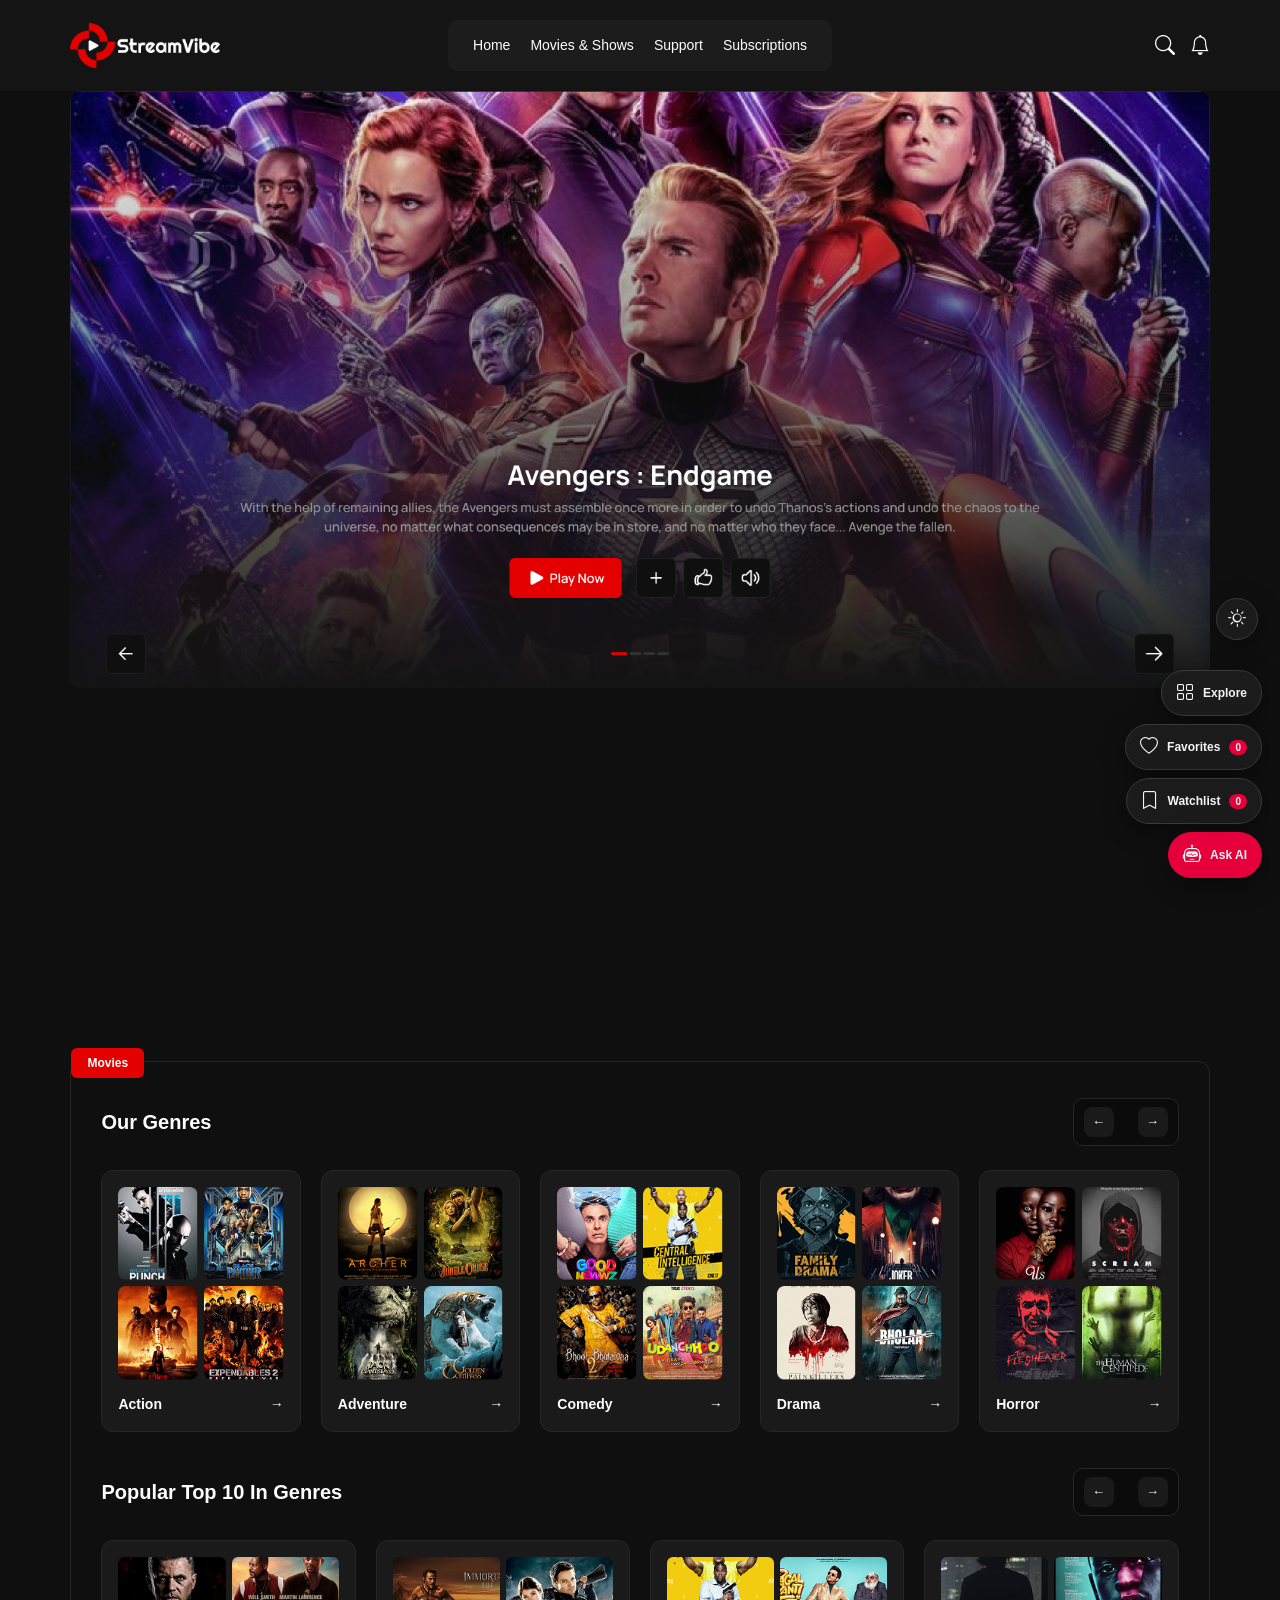
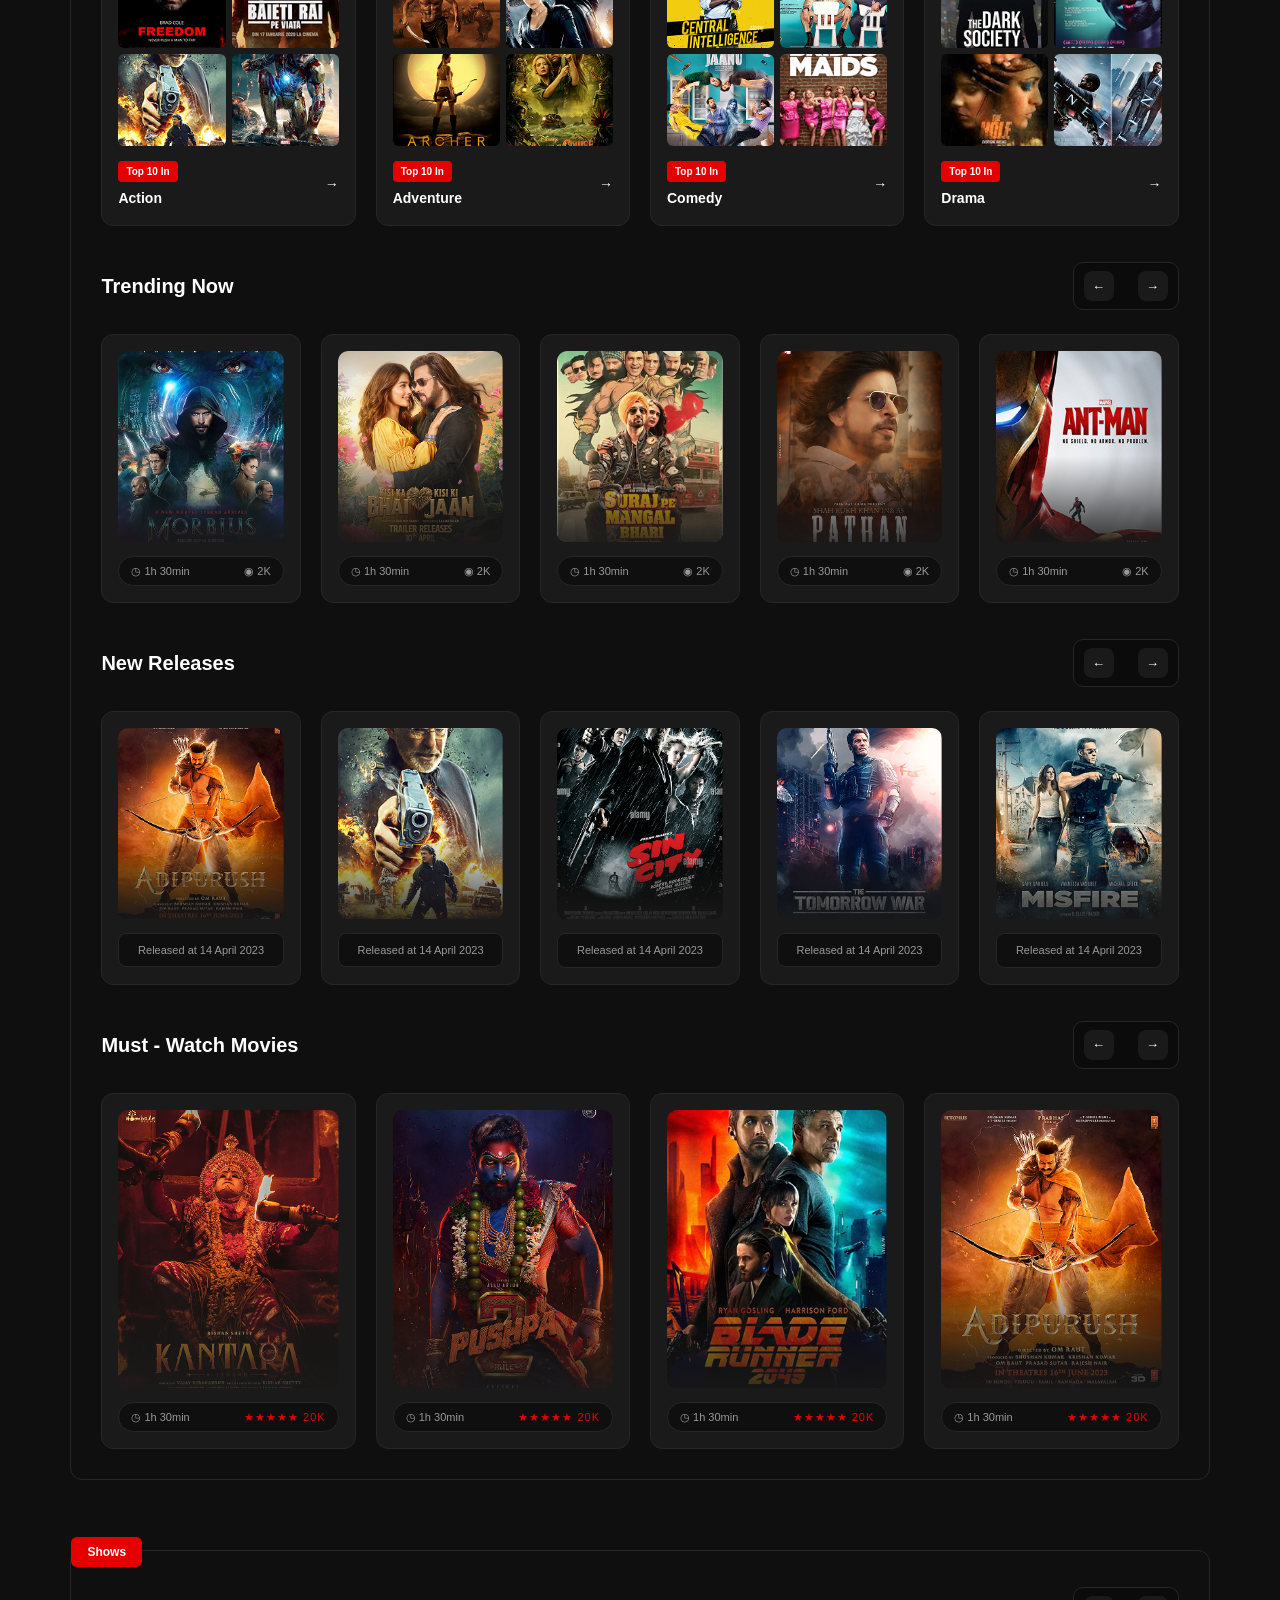
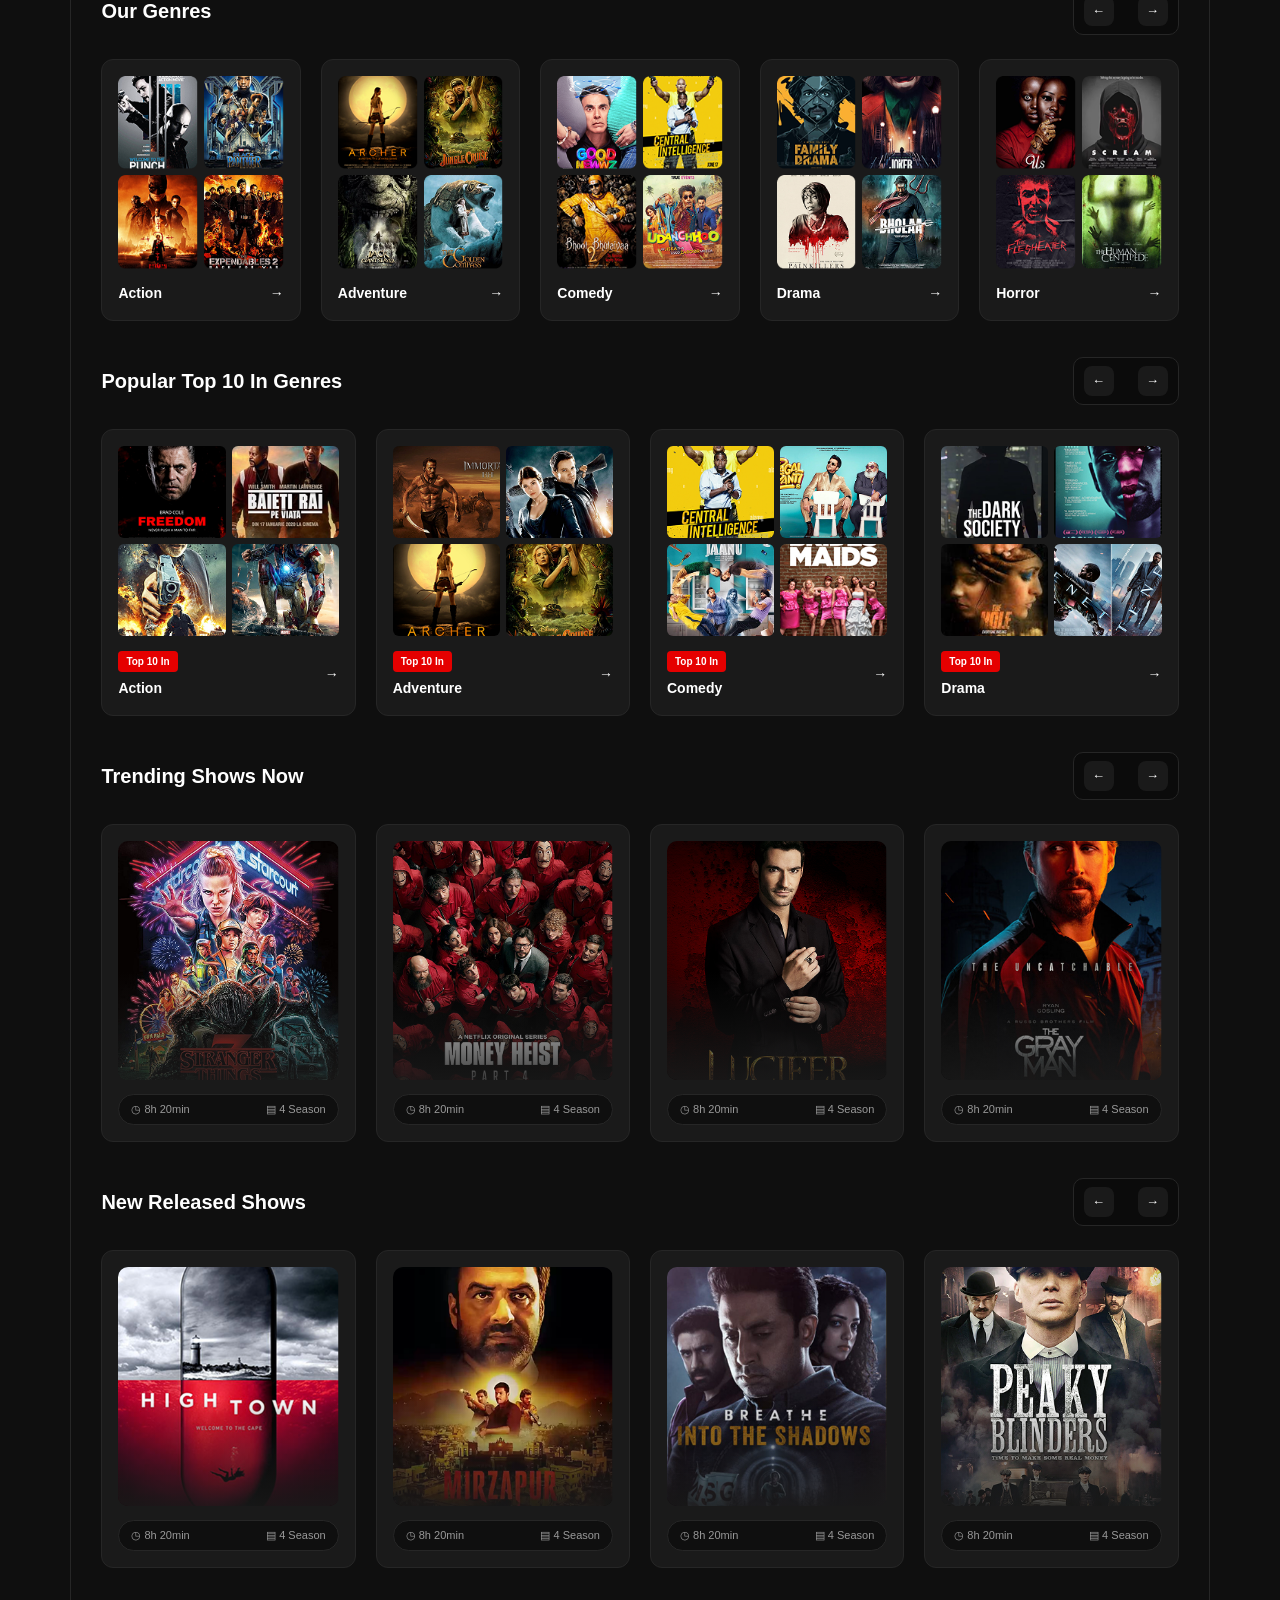
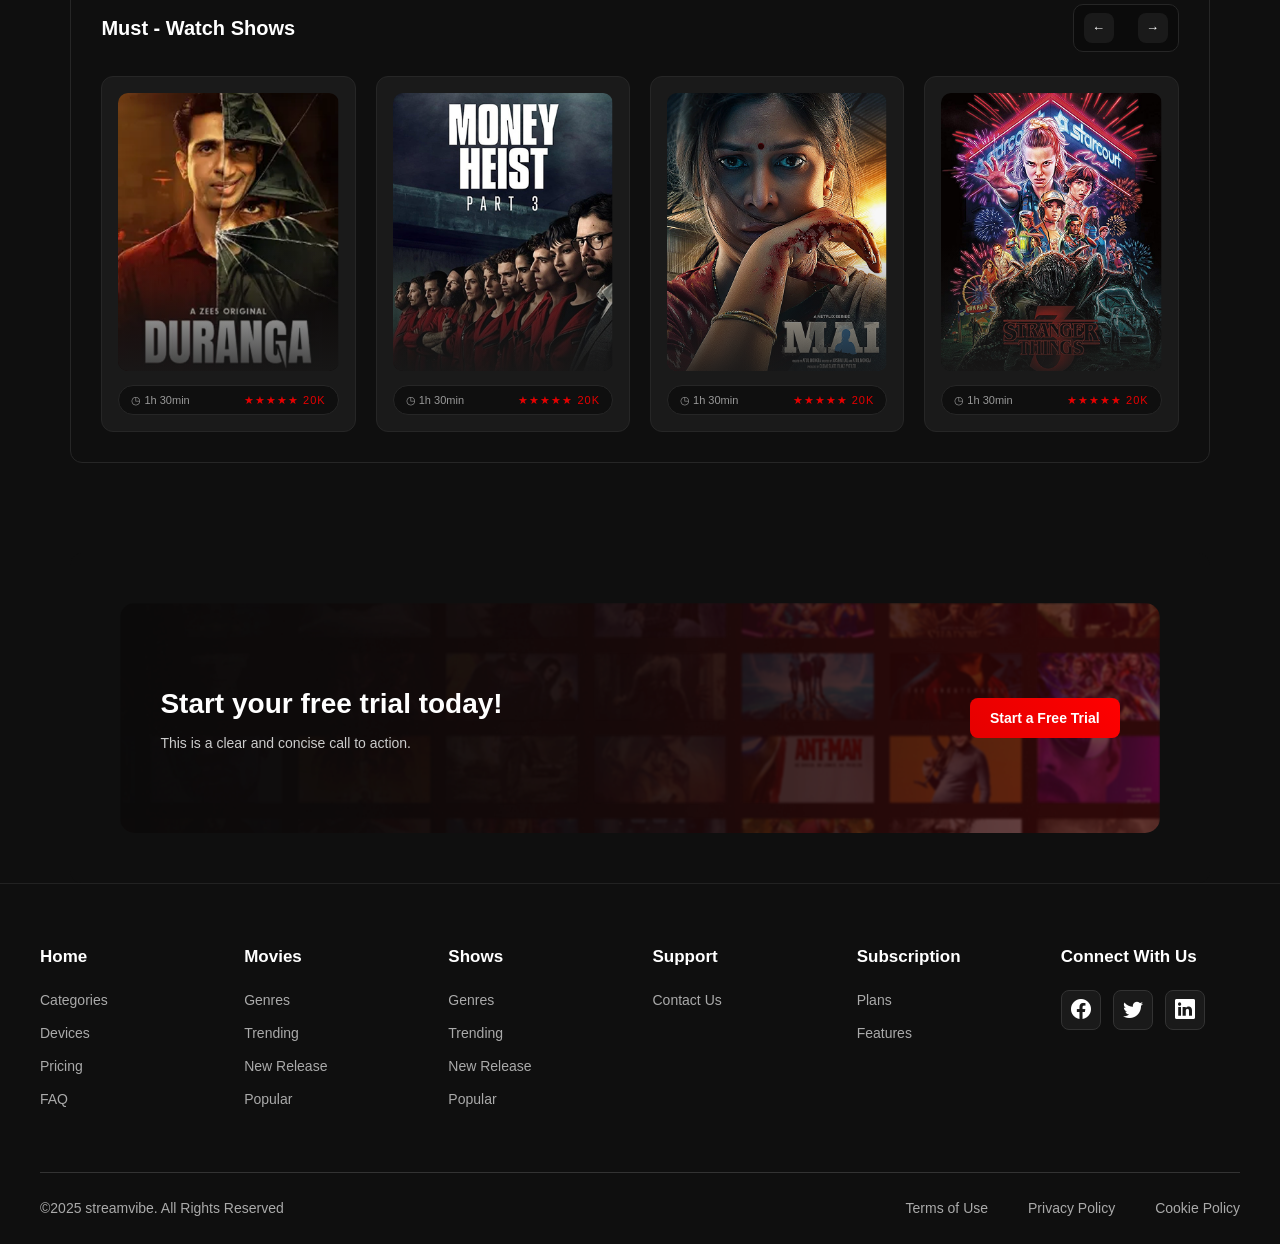
==== commit 19f91870: "Add new features and update website" ====
--- a/code/movie.html
+++ b/code/movie.html
@@ -14,6 +14,8 @@
      
 <link rel="stylesheet" href="https://cdn.jsdelivr.net/npm/bootstrap-icons@1.11.3/font/bootstrap-icons.min.css">
 
+    <link rel="stylesheet" href="../code/search.css">
+    <link rel="stylesheet" href="../code/features.css">
 </head>
 
 <body>
@@ -37,6 +39,17 @@
         <div class="nav-icons">
             <i class="bi bi-search"></i>
             <i class="bi bi-bell"></i>
+        </div>
+
+        <div class="search-popup" id="searchPopup" aria-hidden="true">
+            <div class="search-box">
+                <i class="bi bi-search"></i>
+                <input type="search" id="movieSearchInput" placeholder="Search movies & shows..." autocomplete="off">
+                <button type="button" class="search-close" id="closeSearch" aria-label="Close search">&times;</button>
+            </div>
+            <div class="search-results" id="searchResults">
+                <p class="search-hint">Start typing to search...</p>
+            </div>
         </div>
 
     </div>
@@ -385,7 +398,6 @@
     </div>
 </section>
 
-
 <footer class="footer">
     <div class="footer-container">
 
@@ -459,8 +471,9 @@
 
     </div>
 </footer>
-
-
+<script src="../code/search.js"></script>
+<script src="../code/features.js"></script>
+<script src="../code/interactions.js"></script>
 </body>
 
 </html>
--- a/code/movies.css
+++ b/code/movies.css
@@ -32,7 +32,7 @@
     max-width: 100%
 }
 
-/* hero */
+
 .hero {
     margin: 0 var(--pad);
     border-radius: 12px;
@@ -80,7 +80,6 @@
 }
 
 
-/* buttons */
 .btn {
     background: var(--red);
     color: #fff;
@@ -92,7 +91,6 @@
     cursor: pointer
 }
 
-/* sections */
 main.container {
     margin: 70px var(--pad) 0;
     border: 1px solid var(--line);
@@ -162,7 +160,7 @@
     grid-template-columns: repeat(4, 1fr)
 }
 
-/* cards */
+
 .card {
     background: var(--card);
     border: 1px solid var(--line);
@@ -269,7 +267,6 @@
     padding: 8px
 }
 
-/* CTA */
 .cta {
     margin: 90px var(--pad) 0;
     border-radius: 12px;
@@ -290,7 +287,7 @@
     color: #bbb;
     font-size: 12px
 }
-/* Navbar */
+
 
 .site-navbar {
     width: 100%;
@@ -304,14 +301,14 @@
     align-items: center;
 }
 
-/* Logo */
+
 
 .brand img {
     width: 150px;
     display: block;
 }
 
-/* Links */
+
 
 .nav-links {
     display: flex;
@@ -330,7 +327,7 @@
     white-space: nowrap;
 }
 
-/* Icons */
+
 
 .nav-icons {
     display: flex;
@@ -339,7 +336,7 @@
     color: white;
     font-size: 20px;
 }
-/* CTA Section */
+
 
 .bottom-section {
     margin: 70px var(--pad) 0;
@@ -358,7 +355,7 @@
     align-items: center;
 }
 
-/* Background Image */
+
 
 .cta-bg {
     position: absolute;
@@ -370,7 +367,6 @@
     z-index: 0;
 }
 
-/* Content */
 
 .cta-content {
     position: relative;
@@ -397,7 +393,7 @@
     font-size: 14px;
 }
 
-/* Button */
+
 
 .cta-btn {
     background-color: #e50000;
@@ -416,7 +412,7 @@
     cursor: pointer;
 }
 
-/* Responsive */
+
 
 @media (max-width: 600px) {
     .cta-box {
@@ -431,136 +427,4 @@
     .cta-content h2 {
         font-size: 21px;
     }
-}
-
-
-
-.footer {
-    width: 100%;
-    padding: 60px 20px 25px;
-    background-color: #0f0f0f;
-    color: #999;
-    box-sizing: border-box;
-}
-
-.footer-container {
-    max-width: 1200px;
-    margin: auto;
-}
-
-.footer-columns {
-    display: grid;
-    grid-template-columns: repeat(6, 1fr);
-    gap: 25px;
-}
-
-.footer-column h5 {
-    color: #fff;
-    font-size: 17px;
-    font-weight: 600;
-    margin-bottom: 20px;
-}
-
-.footer-column ul {
-    list-style: none;
-    padding: 0;
-    margin: 0;
-}
-
-.footer-column ul li {
-    margin-bottom: 12px;
-    font-size: 14px;
-    cursor: pointer;
-    transition: 0.3s;
-}
-
-.footer-column ul li:hover {
-    color: #fff;
-}
-
-.social {
-    display: flex;
-    gap: 12px;
-}
-
-.social a {
-    width: 40px;
-    height: 40px;
-    display: flex;
-    justify-content: center;
-    align-items: center;
-    background-color: #1a1a1a;
-    border: 1px solid #333;
-    border-radius: 8px;
-    color: #fff;
-    text-decoration: none;
-    font-size: 18px;
-    transition: 0.3s;
-}
-
-.social a:hover {
-    background-color: #e50000;
-    border-color: #e50000;
-}
-
-.footer-bottom {
-    display: flex;
-    justify-content: space-between;
-    align-items: center;
-    flex-wrap: wrap;
-    gap: 20px;
-    margin-top: 50px;
-    padding-top: 25px;
-    border-top: 1px solid #333;
-}
-
-.footer-bottom p {
-    margin: 0;
-    font-size: 14px;
-}
-
-.footer-links {
-    display: flex;
-    gap: 25px;
-    flex-wrap: wrap;
-}
-
-.footer-links span {
-    font-size: 14px;
-    cursor: pointer;
-    transition: 0.3s;
-}
-
-.footer-links span:hover {
-    color: #fff;
-}
-
-/* Tablet */
-@media (max-width: 992px) {
-    .footer-columns {
-        grid-template-columns: repeat(3, 1fr);
-        row-gap: 35px;
-    }
-}
-
-/* Mobile */
-@media (max-width: 576px) {
-    .footer {
-        padding: 40px 20px 20px;
-    }
-
-    .footer-columns {
-        grid-template-columns: repeat(2, 1fr);
-        gap: 30px 15px;
-    }
-
-    .footer-bottom {
-        flex-direction: column;
-        align-items: flex-start;
-        gap: 20px;
-    }
-
-    .footer-links {
-        gap: 15px;
-    }
-}
+}
--- a/code/style.css
+++ b/code/style.css
@@ -394,8 +394,7 @@
 }
 
 .cta-btn {
-    background: linear-gradient(45deg, #E50000,#ff0000 );
-
+    background: linear-gradient(45deg, #E50000 , #ff0000); 
     border: none;
     padding: 12px 20px;
     border-radius: 8px;
@@ -480,3 +479,132 @@
   color: white;
   margin: 0 10px;
 }
+.footer {
+    width: 100%;
+    padding: 60px 20px 25px;
+    background-color: #0f0f0f;
+    color: #999;
+    box-sizing: border-box;
+}
+
+.footer-container {
+    max-width: 1200px;
+    margin: auto;
+}
+
+.footer-columns {
+    display: grid;
+    grid-template-columns: repeat(6, 1fr);
+    gap: 25px;
+}
+
+.footer-column h5 {
+    color: #fff;
+    font-size: 17px;
+    font-weight: 600;
+    margin-bottom: 20px;
+}
+
+.footer-column ul {
+    list-style: none;
+    padding: 0;
+    margin: 0;
+}
+
+.footer-column ul li {
+    margin-bottom: 12px;
+    font-size: 14px;
+    cursor: pointer;
+    transition: 0.3s;
+}
+
+.footer-column ul li:hover {
+    color: #fff;
+}
+
+.social {
+    display: flex;
+    gap: 12px;
+}
+
+.social a {
+    width: 40px;
+    height: 40px;
+    display: flex;
+    justify-content: center;
+    align-items: center;
+    background-color: #1a1a1a;
+    border: 1px solid #333;
+    border-radius: 8px;
+    color: #fff;
+    text-decoration: none;
+    font-size: 18px;
+    transition: 0.3s;
+}
+
+.social a:hover {
+    background-color: #e50000;
+    border-color: #e50000;
+}
+
+.footer-bottom {
+    display: flex;
+    justify-content: space-between;
+    align-items: center;
+    flex-wrap: wrap;
+    gap: 20px;
+    margin-top: 50px;
+    padding-top: 25px;
+    border-top: 1px solid #333;
+}
+
+.footer-bottom p {
+    margin: 0;
+    font-size: 14px;
+}
+
+.footer-links {
+    display: flex;
+    gap: 25px;
+    flex-wrap: wrap;
+}
+
+.footer-links span {
+    font-size: 14px;
+    cursor: pointer;
+    transition: 0.3s;
+}
+
+.footer-links span:hover {
+    color: #fff;
+}
+
+/* Tablet */
+@media (max-width: 992px) {
+    .footer-columns {
+        grid-template-columns: repeat(3, 1fr);
+        row-gap: 35px;
+    }
+}
+
+/* Mobile */
+@media (max-width: 576px) {
+    .footer {
+        padding: 40px 20px 20px;
+    }
+
+    .footer-columns {
+        grid-template-columns: repeat(2, 1fr);
+        gap: 30px 15px;
+    }
+
+    .footer-bottom {
+        flex-direction: column;
+        align-items: flex-start;
+        gap: 20px;
+    }
+
+    .footer-links {
+        gap: 15px;
+    }
+}
--- a/code/search.css
+++ b/code/search.css
@@ -0,0 +1,119 @@
+
+.search-popup {
+    position: fixed;
+    z-index: 100000;
+    top: 88px;
+    right: max(24px, calc((100vw - 1200px) / 2));
+    width: 370px;
+    max-width: calc(100vw - 28px);
+    padding: 14px;
+    background: #1a1a1a;
+    border: 1px solid #353535;
+    border-radius: 13px;
+    box-shadow: 0 16px 45px rgba(0,0,0,.55);
+    opacity: 0;
+    visibility: hidden;
+    pointer-events: none;
+    transform: translateY(-9px);
+    transition: opacity .2s ease, transform .2s ease, visibility .2s ease;
+}
+.search-popup.open {
+    opacity: 1;
+    visibility: visible;
+    pointer-events: auto;
+    transform: translateY(0);
+}
+.search-box {
+    display: flex;
+    align-items: center;
+    gap: 10px;
+    padding: 11px;
+    background: #101010;
+    border: 1px solid #393939;
+    border-radius: 9px;
+    color: #aaa;
+}
+.search-box > .bi-search { flex: 0 0 auto; }
+.search-box input {
+    min-width: 0;
+    flex: 1;
+    border: 0;
+    outline: 0;
+    background: transparent;
+    color: #fff;
+    font: inherit;
+    font-size: 14px;
+}
+.search-box input::placeholder { color: #777; }
+.search-close {
+    border: 0;
+    background: transparent;
+    color: #aaa;
+    font-size: 25px;
+    line-height: 1;
+    cursor: pointer;
+}
+.search-close:hover { color: #fff; }
+.search-results {
+    max-height: min(390px, 65vh);
+    overflow-y: auto;
+    margin-top: 10px;
+}
+.search-hint, .search-empty {
+    margin: 0;
+    padding: 16px 6px;
+    color: #999;
+    font-size: 13px;
+    text-align: center;
+}
+.search-result {
+    display: flex;
+    align-items: center;
+    width: 100%;
+    gap: 12px;
+    padding: 8px;
+    border: 0;
+    border-radius: 8px;
+    background: transparent;
+    text-align: left;
+    cursor: pointer;
+    transition: background .18s ease;
+}
+.search-result:hover, .search-result:focus-visible {
+    background: #303030;
+    outline: none;
+}
+.search-result img {
+    display: block;
+    flex: 0 0 46px;
+    width: 46px;
+    height: 62px;
+    object-fit: cover;
+    border-radius: 5px;
+    background: #292929;
+}
+.search-result-info {
+    display: flex;
+    flex-direction: column;
+    gap: 5px;
+    min-width: 0;
+}
+.search-result-info strong {
+    color: #f4f4f4;
+    font-size: 13px;
+    font-weight: 600;
+}
+.search-result-info small {
+    color: #aaa;
+    font-size: 11px;
+}
+.nav-icons .bi-search, .icons .bi-search, .navbar .bi-search {
+    cursor: pointer;
+}
+@media (max-width: 600px) {
+    .search-popup {
+        top: 76px;
+        right: 14px;
+        width: calc(100vw - 28px);
+    }
+}
--- a/code/features.css
+++ b/code/features.css
@@ -0,0 +1,44 @@
+
+.sv-dock{position:fixed;right:18px;bottom:22px;z-index:100010;display:flex;flex-direction:column;gap:8px;align-items:flex-end}
+.sv-dock button,.sv-theme-toggle,.sv-top{border:1px solid #3a3a3a;background:#1b1b1b;color:#f5f5f5;box-shadow:0 7px 25px #0006;cursor:pointer}
+.sv-dock button{min-width:48px;height:46px;border-radius:24px;padding:0 14px;display:flex;align-items:center;gap:9px;transition:.2s}
+.sv-dock button:hover,.sv-theme-toggle:hover,.sv-top:hover{background:#e5003b;border-color:#e5003b;transform:translateY(-2px)}
+.sv-dock button i{font-size:18px}.sv-dock button span{font-size:12px;font-weight:700}.sv-dock button b{font-size:10px;background:#e5003b;border-radius:20px;padding:2px 6px}.sv-dock .sv-chat-launch{background:#e5003b;border-color:#e5003b}
+.sv-theme-toggle{position:fixed;right:22px;bottom:260px;z-index:100009;width:42px;height:42px;border-radius:50%;font-size:18px}
+.sv-top{position:fixed;left:22px;bottom:22px;z-index:100009;width:44px;height:44px;border-radius:50%;font-size:18px;opacity:0;visibility:hidden;transition:.2s}.sv-top.visible{opacity:1;visibility:visible}
+.sv-overlay{position:fixed;inset:0;z-index:100020;background:#000a;display:flex;justify-content:flex-end;opacity:0;visibility:hidden;transition:.22s}.sv-overlay.open{opacity:1;visibility:visible}
+.sv-panel{width:min(720px,100%);height:100%;background:#141414;color:#f5f5f5;border-left:1px solid #333;box-shadow:-15px 0 50px #0008;display:flex;flex-direction:column;transform:translateX(30px);transition:.22s}.sv-overlay.open .sv-panel{transform:translateX(0)}
+.sv-panel>header{padding:22px 24px;border-bottom:1px solid #333;display:flex;align-items:center;justify-content:space-between;gap:15px}.sv-panel>header h2{font-size:20px;font-weight:800;margin:0;color:#fff}.sv-close{border:0;background:#292929;color:#fff;border-radius:50%;width:36px;height:36px;font-size:25px;line-height:1;cursor:pointer}.sv-panel-content{padding:20px 24px;overflow:auto;flex:1}
+.sv-grid{display:grid;grid-template-columns:repeat(auto-fill,minmax(145px,1fr));gap:15px}.sv-media-card{overflow:hidden;border:1px solid #303030;background:#1d1d1d;border-radius:12px;min-width:0}.sv-media-card>img{display:block;width:100%;height:190px;object-fit:cover;background:#292929}.sv-media-info{padding:10px}.sv-media-info>strong{display:block;font-size:13px;line-height:1.4;color:#fff}.sv-media-info>small{display:block;color:#aaa;font-size:11px;margin-top:5px}.sv-card-actions{display:flex;gap:7px;margin-top:10px}.sv-card-actions button,.sv-chat-item button{border:1px solid #444;background:#292929;color:#ddd;width:31px;height:30px;border-radius:7px;cursor:pointer}.sv-card-actions button.active,.sv-chat-item button:hover{color:#ff4168;border-color:#ff4168}.sv-card-actions button:hover{background:#3a2028}
+.sv-toolbar{display:grid;grid-template-columns:1.5fr 1fr 1fr 1fr;gap:9px;margin-bottom:18px}.sv-toolbar input,.sv-toolbar select,.sv-chat-form input{min-width:0;background:#202020;color:#fff;border:1px solid #414141;border-radius:8px;padding:10px;font-size:13px}.sv-toolbar option{background:#202020}.sv-empty{text-align:center;padding:65px 10px;color:#aaa}.sv-empty i{font-size:42px;color:#e5003b}.sv-empty p{font-weight:700;color:#fff;margin:12px 0 4px}.sv-empty span,.sv-empty-line{font-size:13px;color:#aaa}.sv-detail{display:grid;grid-template-columns:180px 1fr;gap:22px;align-items:start}.sv-detail>img{width:100%;border-radius:10px;max-height:270px;object-fit:cover}.sv-detail p{color:#bbb;font-size:14px;line-height:1.7}.sv-badge{display:inline-block;background:#e5003b;padding:5px 10px;border-radius:20px;font-size:11px;font-weight:700;margin-bottom:12px}.sv-primary,.sv-secondary{display:inline-flex;align-items:center;gap:7px;padding:9px 12px;border-radius:7px;text-decoration:none;font-size:12px;font-weight:700;margin:4px 4px 4px 0;cursor:pointer}.sv-primary{background:#e5003b;color:white;border:1px solid #e5003b}.sv-secondary{background:#292929;color:#fff;border:1px solid #444}.sv-link{color:#fff}
+.sv-chat-panel{width:min(470px,100%)}.sv-chat-log{display:flex;flex-direction:column;gap:12px;min-height:180px}.sv-chat-message{max-width:95%;padding:11px 13px;border-radius:13px;background:#242424;color:#eee;font-size:13px;line-height:1.65}.sv-chat-message.user{align-self:flex-end;background:#a9002e;color:#fff}.sv-chat-message.bot{align-self:flex-start}.sv-chat-message p{margin:0}.sv-chat-item{display:flex;align-items:center;gap:9px;padding:8px;margin-top:8px;border-radius:8px;background:#171717}.sv-chat-item img{width:36px;height:48px;object-fit:cover;border-radius:4px}.sv-chat-item span{flex:1;font-size:12px;font-weight:700}.sv-chat-item small{display:block;color:#aaa;font-weight:400}.sv-chat-item button{flex:0 0 31px}.sv-chat-suggestions{display:flex;flex-wrap:wrap;gap:7px;margin:16px 0}.sv-chat-suggestions button{border:1px solid #555;background:#242424;color:#ddd;border-radius:18px;padding:7px 11px;font-size:11px;cursor:pointer}.sv-chat-suggestions button:hover{border-color:#e5003b;color:#fff}.sv-chat-form{display:flex;gap:8px;margin-top:15px}.sv-chat-form input{flex:1}.sv-chat-form button{width:43px;border:0;border-radius:8px;background:#e5003b;color:#fff}.sv-chat-note{font-size:10px;color:#888;margin:10px 0 0}.sv-toast{position:fixed;left:50%;bottom:24px;z-index:100100;transform:translate(-50%,15px);background:#252525;color:#fff;border:1px solid #444;border-radius:9px;padding:11px 17px;font-size:13px;opacity:0;pointer-events:none;transition:.2s;box-shadow:0 8px 25px #0008}.sv-toast.show{opacity:1;transform:translate(-50%,0)}
+.sv-light-theme{background:#f4f4f4!important;color:#171717!important}.sv-light-theme .sv-panel{background:#fff;color:#171717}.sv-light-theme .sv-panel>header h2,.sv-light-theme .sv-media-info>strong,.sv-light-theme .sv-empty p{color:#171717}.sv-light-theme .sv-media-card{background:#f7f7f7;border-color:#ddd}.sv-light-theme .sv-media-info>small{color:#666}.sv-light-theme .sv-toolbar input,.sv-light-theme .sv-toolbar select,.sv-light-theme .sv-chat-form input{background:#fff;color:#171717;border-color:#ccc}.sv-light-theme .sv-chat-message.bot{background:#eee;color:#171717}.sv-light-theme .sv-chat-item{background:#f2f2f2}.sv-light-theme .sv-close,.sv-light-theme .sv-secondary{background:#eee;color:#171717;border-color:#ccc}
+@media(max-width:650px){.sv-toolbar{grid-template-columns:1fr 1fr}.sv-toolbar input{grid-column:1/-1}.sv-panel>header{padding:17px}.sv-panel-content{padding:16px}.sv-media-card>img{height:165px}.sv-dock{right:10px;bottom:12px}.sv-dock button{height:42px;min-width:43px;padding:0 12px}.sv-dock button span{display:none}.sv-theme-toggle{right:12px;bottom:220px}.sv-top{left:12px;bottom:12px}.sv-detail{grid-template-columns:110px 1fr;gap:14px}.sv-detail p{font-size:12px}}
+
+
+.sv-chat-tools{display:flex;justify-content:flex-end;margin-top:12px}
+.sv-chat-tools button{border:1px solid #444;background:transparent;color:#aaa;border-radius:7px;padding:6px 10px;font-size:11px;cursor:pointer}
+.sv-chat-tools button:hover{border-color:#e5003b;color:#fff}
+.sv-dock button:focus-visible,.sv-theme-toggle:focus-visible,.sv-top:focus-visible,.sv-panel button:focus-visible,.sv-panel input:focus-visible,.sv-panel select:focus-visible{outline:2px solid #ff527b;outline-offset:3px}
+.cast-slider{scroll-behavior:smooth;overflow-x:auto;scrollbar-width:thin}
+
+
+.sv-action-modal{position:fixed;inset:0;z-index:10020;background:rgba(0,0,0,.76);display:flex;align-items:center;justify-content:center;padding:20px;opacity:0;transition:opacity .18s ease}
+.sv-action-modal.visible{opacity:1}
+.sv-action-dialog{position:relative;width:min(100%,480px);background:#191919;color:#fff;border:1px solid #333;border-radius:16px;padding:28px;box-shadow:0 20px 70px rgba(0,0,0,.45);transform:translateY(10px);transition:transform .18s ease}
+.sv-action-modal.visible .sv-action-dialog{transform:translateY(0)}
+.sv-action-dialog h2{font-size:24px;margin:0 34px 16px 0;font-weight:700}
+.sv-action-body{color:#c5c5c5;line-height:1.7}
+.sv-action-body p{margin:0 0 10px}
+.sv-action-price{font-size:24px;color:#fff;font-weight:700}
+.sv-action-close{position:absolute;right:16px;top:12px;border:0;background:transparent;color:#fff;font-size:30px;line-height:1;cursor:pointer}
+.sv-action-buttons{display:flex;gap:10px;flex-wrap:wrap;margin-top:22px}
+.sv-action-buttons button{border:0;border-radius:8px;padding:11px 18px;font-weight:600;cursor:pointer}
+.sv-action-primary{background:#e50000;color:#fff}
+.sv-action-secondary{background:#303030;color:#fff}
+.sv-action-label{display:block;margin-bottom:8px;color:#fff}
+.sv-review-input{width:100%;background:#242424;color:#fff;border:1px solid #555;border-radius:8px;padding:12px;resize:vertical}
+.toggle span{cursor:pointer;user-select:none}
+.toggle span:focus-visible{outline:2px solid #e50000;outline-offset:4px}
+.hero-buttons .icon-btn.active{background:#e50000;color:#fff}
+@media(max-width:520px){.sv-action-dialog{padding:22px}.sv-action-dialog h2{font-size:21px}}
